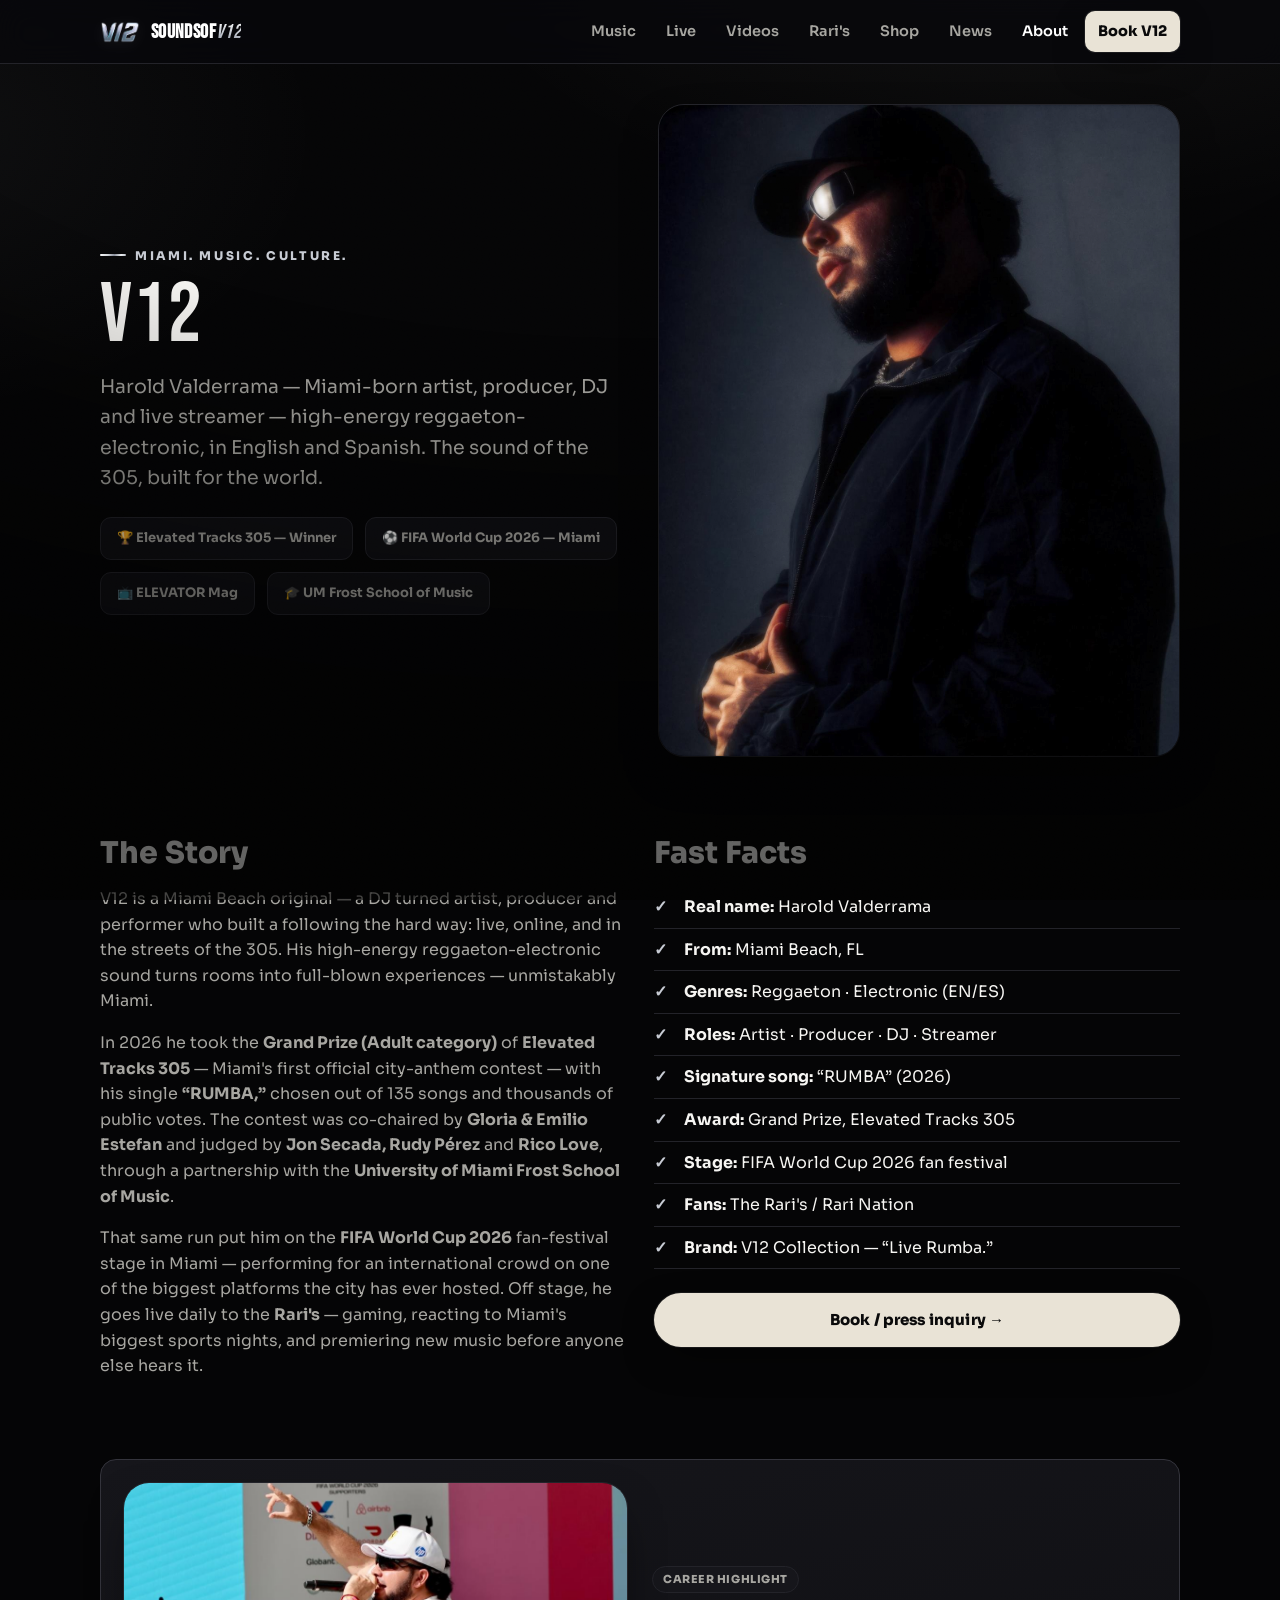
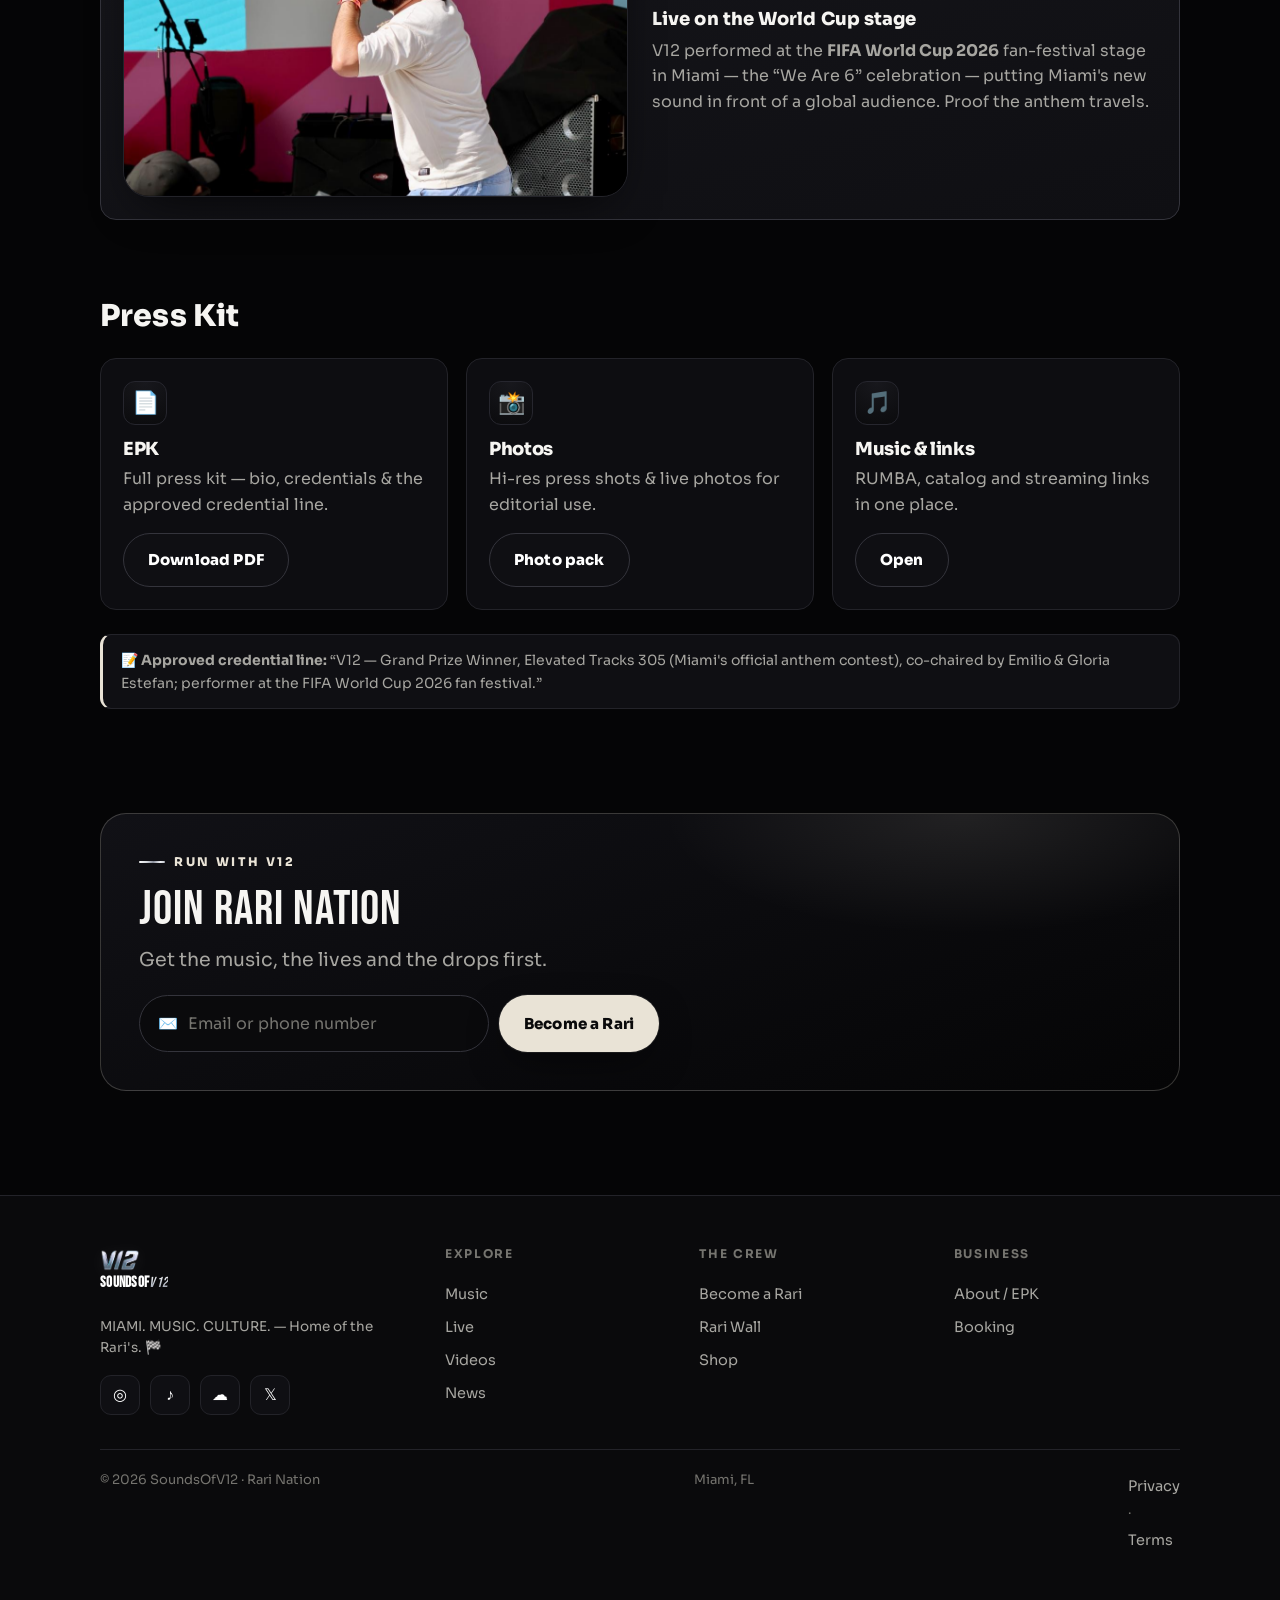
==== about.html @ b59991f6 "Wire the fan wall, polls, and signups to a real backend All three features were local-only: a visito" ====
<!DOCTYPE html>
<html lang="en">
<head>
<meta charset="UTF-8">
<meta name="viewport" content="width=device-width, initial-scale=1, viewport-fit=cover">
<meta name="theme-color" content="#08080a">
<title>About / EPK — V12 (SoundsOfV12) | Miami Artist</title>
<meta name="description" content="V12 (Harold Valderrama) — Miami artist, producer, DJ & streamer. Winner of Elevated Tracks 305 with 'RUMBA', performer at the FIFA World Cup 2026 fan festival. Bio, press & booking.">
<link rel="canonical" href="https://soundsofv12.com/about.html">
<meta property="og:type" content="profile"><meta property="og:title" content="About / EPK — V12"><meta property="og:description" content="Miami artist. Anthem-contest winner. FIFA World Cup 2026 stage. MIAMI. MUSIC. CULTURE.">
<meta property="og:url" content="https://soundsofv12.com/about.html"><meta property="og:site_name" content="SoundsOfV12">
<link rel="icon" href="assets/img/icon-192.png" type="image/png"><link rel="manifest" href="manifest.webmanifest">
<link rel="preconnect" href="https://fonts.googleapis.com"><link rel="preconnect" href="https://fonts.gstatic.com" crossorigin>
<link href="https://fonts.googleapis.com/css2?family=Archivo+Black&family=Sora:wght@400;600;700;800&family=Bebas+Neue&display=swap" rel="stylesheet">
<link rel="stylesheet" href="assets/css/style.css">
<script type="application/ld+json">
{"@context":"https://schema.org","@type":"Person","name":"Harold Valderrama","alternateName":"V12","description":"Miami artist, producer, DJ and live streamer. Winner of Elevated Tracks 305 (Miami's official anthem contest) with 'RUMBA'; performed at the FIFA World Cup 2026 fan festival in Miami.","homeLocation":{"@type":"Place","name":"Miami Beach, Florida"},"jobTitle":"Recording Artist","url":"https://soundsofv12.com/about.html","sameAs":["https://www.instagram.com/soundsofv12/","https://www.tiktok.com/@soundsofv12","https://soundcloud.com/soundsofv12"]}
</script>
</head>
<body>
<div class="livebanner"><a href="live.html" data-live-link>🔴 V12 IS LIVE RIGHT NOW — tap in →</a></div>
<header class="nav"><div class="wrap">
  <a class="brand" href="index.html"><img class="mark markw" src="assets/img/logo-alpha.png" alt="V12"><span><b>SoundsOf</b><span class="v12">V12</span></span></a>
  <nav class="nav-links">
    <a data-nav="music.html" href="music.html">Music</a><a data-nav="live.html" href="live.html">Live</a>
    <a data-nav="videos.html" href="videos.html">Videos</a><a data-nav="raris.html" href="raris.html">Rari's</a>
    <a data-nav="shop.html" href="shop.html">Shop</a><a data-nav="blog.html" href="blog.html">News</a>
    <a data-nav="about.html" href="about.html">About</a>
    <a href="live.html" class="livepill" data-live-link><span class="livedot"></span>LIVE</a>
    <a class="nav-cta" href="book.html">Book V12</a>
  </nav>
  <button class="burger" id="burger" aria-label="Open menu"><span></span></button>
</div></header>
<div class="drawer" id="drawer"><div class="panel"><button class="x" aria-label="Close">✕</button>
  <a href="index.html">Home</a><a href="music.html">Music</a><a href="live.html">Live</a><a href="videos.html">Videos</a>
  <a href="raris.html">Rari's</a><a href="shop.html">Shop</a><a href="blog.html">News</a><a href="about.html">About</a><a href="book.html">Booking</a>
  <a class="nav-cta" href="book.html" style="justify-content:center;margin-top:10px">Book V12</a>
</div></div>

<!-- HERO -->
<section class="section-sm" style="padding-top:40px"><div class="wrap"><div class="grid-2" style="align-items:center;gap:36px">
  <div>
    <div class="eyebrow">Miami. Music. Culture.</div>
    <h1 class="h-xl">V12</h1>
    <p class="lead mt-2">Harold Valderrama — Miami-born artist, producer, DJ and live streamer — high-energy reggaeton-electronic, in English and Spanish. The sound of the 305, built for the world.</p>
    <div class="press-logos mt-3">
      <span class="pl">🏆 Elevated Tracks 305 — Winner</span>
      <span class="pl">⚽ FIFA World Cup 2026 — Miami</span>
      <span class="pl">📺 ELEVATOR Mag</span>
      <span class="pl">🎓 UM Frost School of Music</span>
    </div>
  </div>
  <div class="photoframe">
    <div class="ph-fallback">📸</div>
    <img class="photo" src="assets/img/v12-portrait.jpg" alt="V12 — Harold Valderrama" onerror="this.remove()">
  </div>
</div></div></section>

<!-- BIO -->
<section class="section-sm"><div class="wrap"><div class="grid-2" style="gap:28px">
  <div>
    <h2 class="h-md mb-2">The Story</h2>
    <p class="muted">V12 is a Miami Beach original — a DJ turned artist, producer and performer who built a following the hard way: live, online, and in the streets of the 305. His high-energy reggaeton-electronic sound turns rooms into full-blown experiences — unmistakably Miami.</p>
    <p class="muted mt-2">In 2026 he took the <b>Grand Prize (Adult category)</b> of <b>Elevated Tracks 305</b> — Miami's first official city-anthem contest — with his single <b>“RUMBA,”</b> chosen out of 135 songs and thousands of public votes. The contest was co-chaired by <b>Gloria &amp; Emilio Estefan</b> and judged by <b>Jon Secada, Rudy Pérez</b> and <b>Rico Love</b>, through a partnership with the <b>University of Miami Frost School of Music</b>.</p>
    <p class="muted mt-2">That same run put him on the <b>FIFA World Cup 2026</b> fan-festival stage in Miami — performing for an international crowd on one of the biggest platforms the city has ever hosted. Off stage, he goes live daily to the <b>Rari's</b> — gaming, reacting to Miami's biggest sports nights, and premiering new music before anyone else hears it.</p>
  </div>
  <div>
    <h2 class="h-md mb-2">Fast Facts</h2>
    <ul class="checklist">
      <li><b>Real name:</b> Harold Valderrama</li>
      <li><b>From:</b> Miami Beach, FL</li>
      <li><b>Genres:</b> Reggaeton · Electronic (EN/ES)</li>
      <li><b>Roles:</b> Artist · Producer · DJ · Streamer</li>
      <li><b>Signature song:</b> “RUMBA” (2026)</li>
      <li><b>Award:</b> Grand Prize, Elevated Tracks 305</li>
      <li><b>Stage:</b> FIFA World Cup 2026 fan festival</li>
      <li><b>Fans:</b> The Rari's / Rari Nation</li>
      <li><b>Brand:</b> V12 Collection — “Live Rumba.”</li>
    </ul>
    <a class="btn btn-primary btn-block mt-3" href="book.html">Book / press inquiry →</a>
  </div>
</div></div></section>

<!-- FIFA highlight -->
<section class="section-sm"><div class="wrap">
  <div class="card pop">
    <div class="grid-2" style="align-items:center;gap:24px">
      <div class="photoframe" style="aspect-ratio:16/10">
        <div class="ph-fallback">⚽</div>
        <img class="photo" src="assets/img/v12-live-fifa.jpg" alt="V12 performing at FIFA World Cup 2026 fan festival, Miami" onerror="this.remove()">
      </div>
      <div>
        <span class="tag">Career highlight</span>
        <h3 class="h-md mt-2">Live on the World Cup stage</h3>
        <p class="muted mt-1">V12 performed at the <b>FIFA World Cup 2026</b> fan-festival stage in Miami — the “We Are 6” celebration — putting Miami's new sound in front of a global audience. Proof the anthem travels.</p>
      </div>
    </div>
  </div>
</div></section>

<!-- PRESS KIT -->
<section class="section-sm"><div class="wrap">
  <h2 class="h-md mb-3">Press Kit</h2>
  <div class="grid-3">
    <div class="card"><div class="ico">📄</div><h3>EPK</h3><p class="muted">Full press kit — bio, credentials &amp; the approved credential line.</p><a class="btn btn-ghost mt-2" href="assets/press/V12-EPK.pdf" download>Download PDF</a></div>
    <div class="card"><div class="ico">📸</div><h3>Photos</h3><p class="muted">Hi-res press shots &amp; live photos for editorial use.</p><a class="btn btn-ghost mt-2" href="assets/press/V12-press-photos.zip" download>Photo pack</a></div>
    <div class="card"><div class="ico">🎵</div><h3>Music &amp; links</h3><p class="muted">RUMBA, catalog and streaming links in one place.</p><a class="btn btn-ghost mt-2" href="music.html">Open</a></div>
  </div>
  <div class="notice mt-3">📝 <b>Approved credential line:</b> “V12 — Grand Prize Winner, Elevated Tracks 305 (Miami's official anthem contest), co-chaired by Emilio &amp; Gloria Estefan; performer at the FIFA World Cup 2026 fan festival.”</div>
</div></section>

<section class="section"><div class="wrap"><div class="join">
  <div class="eyebrow" style="color:var(--bone)">Run with V12</div>
  <h2 class="h-lg">Join Rari Nation</h2>
  <p class="lead mt-1">Get the music, the lives and the drops first.</p>
  <form data-join class="form"><div class="field"><span>✉️</span><input type="text" placeholder="Email or phone number" required></div><button class="btn btn-primary" type="submit">Become a Rari</button></form>
  <div class="ok-msg"></div>
</div></div></section>

<footer class="foot"><div class="wrap">
  <div class="cols">
    <div><a class="brand" href="index.html"><img class="mark markw" src="assets/img/logo-alpha.png" alt="V12"><span><b>SoundsOf</b><span class="v12">V12</span></span></a>
      <p class="muted small mt-2">MIAMI. MUSIC. CULTURE. — Home of the Rari's. 🏁</p>
      <div class="social"><a href="https://www.instagram.com/soundsofv12/">◎</a><a href="https://www.tiktok.com/@soundsofv12">♪</a><a href="https://soundcloud.com/soundsofv12">☁</a><a href="https://x.com/soundsofv12">𝕏</a></div></div>
    <div><h5>Explore</h5><a href="music.html">Music</a><a href="live.html">Live</a><a href="videos.html">Videos</a><a href="blog.html">News</a></div>
    <div><h5>The Crew</h5><a href="raris.html">Become a Rari</a><a href="raris.html#wall">Rari Wall</a><a href="shop.html">Shop</a></div>
    <div><h5>Business</h5><a href="about.html">About / EPK</a><a href="book.html">Booking</a></div>
  </div>
  <div class="legal"><span>© <span data-year>2026</span> SoundsOfV12 · Rari Nation</span><span>Miami, FL</span><span><a href="privacy.html">Privacy</a> · <a href="terms.html">Terms</a></span></div>
</div></footer>
<nav class="bottombar"><a data-nav="index.html" href="index.html"><span class="ic">⌂</span>Home</a><a data-nav="music.html" href="music.html"><span class="ic">♪</span>Music</a><a href="live.html" data-live-link><span class="ic">▶</span>Live</a><a class="join" href="raris.html"><span class="ic">＋</span>Join</a></nav>
<script src="assets/js/config.js"></script>
<script src="assets/js/main.js"></script>
</body></html>
---- assets/css/style.css ----
/* ============================================================
   SoundsOfV12 — "Rari Nation" hub  |  design system
   V12 Collection brand: liquid chrome × black × bone.
   MIAMI. MUSIC. CULTURE.  Mobile-first. No build step.
   ============================================================ */

:root{
  /* base — luxury black */
  --bg:#08080a;
  --bg2:#0d0d10;
  --surface:#141419;
  --surface2:#1c1c22;
  --line:#26262e;
  --line2:#38383f;
  --ink:#f6f5f2;
  --mut:#a7a6a1;
  --mut2:#75746f;

  /* brand — chrome + bone (Ferrari red kept for LIVE only) */
  --bone:#e9e3d6;
  --bone2:#cfc7b6;
  --chrome1:#ffffff;
  --chrome2:#c8ccd4;
  --chrome3:#82879540;
  --red:#ff2a2f;           /* live indicator only */
  --teal:#c8ccd4;          /* legacy alias -> chrome */
  --gold:#e9e3d6;          /* legacy alias -> bone */
  --pink:#c8ccd4;

  --grad-hot:linear-gradient(120deg,#ffffff 0%,#d7dae0 30%,#8a8f9c 55%,#eef0f3 80%,#b9bdc6 100%);
  --grad-cool:linear-gradient(120deg,#3a3a42,#8a8f9c);
  --grad-line:linear-gradient(90deg,transparent,#4a4a52,var(--bone),#4a4a52,transparent);

  --shadow:0 18px 50px -20px rgba(0,0,0,.85);
  --glow-red:0 0 0 1px rgba(255,255,255,.08),0 14px 40px -12px rgba(0,0,0,.7);
  --r:16px; --r-sm:11px; --r-lg:26px;
  --nav-h:64px; --bottom-h:64px;
  --font:'Sora',-apple-system,BlinkMacSystemFont,'Segoe UI',Roboto,Helvetica,Arial,sans-serif;
  --disp:'Bebas Neue','Sora',var(--font);
  --maxw:1120px;
}

/* reset */
*,*::before,*::after{box-sizing:border-box;margin:0;padding:0}
html{scroll-behavior:smooth;-webkit-text-size-adjust:100%}
body{
  font-family:var(--font);background:var(--bg);color:var(--ink);
  line-height:1.6;font-size:16px;overflow-x:hidden;
  background-image:
    radial-gradient(1000px 520px at 80% -10%,rgba(233,227,214,.06),transparent 60%),
    radial-gradient(820px 520px at -10% 15%,rgba(200,204,212,.05),transparent 55%);
  background-attachment:fixed;
}
img{max-width:100%;display:block}
a{color:inherit;text-decoration:none}
button{font-family:inherit;cursor:pointer;border:0;background:none;color:inherit}
input,textarea,select{font-family:inherit;font-size:16px}
h1,h2,h3,h4{line-height:1.12;font-weight:800;letter-spacing:-.02em}
::selection{background:var(--bone);color:#000}
:focus-visible{outline:2px solid var(--teal);outline-offset:2px}

/* layout */
.wrap{max-width:var(--maxw);margin:0 auto;padding:0 20px}
.section{padding:64px 0}
.section-sm{padding:40px 0}
.eyebrow{font-size:12px;font-weight:800;letter-spacing:.22em;text-transform:uppercase;
  color:var(--teal);margin-bottom:12px;display:flex;align-items:center;gap:9px}
.eyebrow::before{content:"";width:26px;height:2px;background:var(--grad-hot);border-radius:2px}
.h-xl{font-family:var(--disp);font-size:clamp(38px,8vw,84px);line-height:.94;letter-spacing:-.01em;text-transform:uppercase}
.h-lg{font-family:var(--disp);font-size:clamp(28px,5vw,48px);text-transform:uppercase;letter-spacing:0}
.h-md{font-size:clamp(21px,3vw,30px)}
.lead{font-size:clamp(16px,2.2vw,19px);color:var(--mut);max-width:56ch}
.muted{color:var(--mut)}.small{font-size:13.5px}
.center{text-align:center}.mx-auto{margin-inline:auto}
.grad-text{background:var(--grad-hot);-webkit-background-clip:text;background-clip:text;color:transparent}
.hr{height:1px;background:var(--grad-line);border:0;margin:0}

/* ---------- top nav ---------- */
.nav{position:sticky;top:0;z-index:60;height:var(--nav-h);
  backdrop-filter:blur(14px);background:rgba(7,8,12,.72);border-bottom:1px solid var(--line)}
.nav .wrap{display:flex;align-items:center;justify-content:space-between;height:100%}
.brand{display:flex;align-items:center;gap:11px;font-family:var(--disp);
  font-size:20px;letter-spacing:.02em;text-transform:uppercase}
.brand .mark{width:34px;height:34px;flex:none}
.brand b{color:#fff}.brand .v12{color:var(--bone)}
.nav-links{display:flex;gap:4px;align-items:center}
.nav-links a{padding:9px 13px;border-radius:10px;font-size:14.5px;font-weight:600;color:var(--mut);transition:.15s}
.nav-links a:hover{color:#fff;background:var(--surface)}
.nav-links a.active{color:#fff}
.nav-cta{background:var(--bone);color:#0a0a0b!important;font-weight:800!important;box-shadow:var(--glow-red)}
.burger{display:none;width:44px;height:44px;border-radius:11px;background:var(--surface);border:1px solid var(--line);
  align-items:center;justify-content:center}
.burger span{display:block;width:20px;height:2px;background:#fff;position:relative}
.burger span::before,.burger span::after{content:"";position:absolute;left:0;width:20px;height:2px;background:#fff}
.burger span::before{top:-6px}.burger span::after{top:6px}

/* live pill */
.livepill{display:none;align-items:center;gap:7px;padding:5px 12px;border-radius:999px;
  background:rgba(255,34,51,.14);border:1px solid rgba(255,34,51,.4);color:#ffb3ba;font-size:12.5px;font-weight:800;text-transform:uppercase;letter-spacing:.05em}
.livepill.on{display:inline-flex}
.livedot{width:8px;height:8px;border-radius:50%;background:var(--red);box-shadow:0 0 0 0 rgba(255,34,51,.7);animation:pulse 1.6s infinite}
@keyframes pulse{0%{box-shadow:0 0 0 0 rgba(255,34,51,.6)}70%{box-shadow:0 0 0 9px rgba(255,34,51,0)}100%{box-shadow:0 0 0 0 rgba(255,34,51,0)}}

/* live top banner */
.livebanner{display:none;background:var(--red);color:#fff;text-align:center;
  font-weight:800;font-size:14px;padding:9px 16px;letter-spacing:.02em}
.livebanner.on{display:block}
.livebanner a{text-decoration:underline;text-underline-offset:2px}

/* ---------- buttons ---------- */
.btn{display:inline-flex;align-items:center;gap:9px;padding:14px 24px;border-radius:999px;
  font-weight:800;font-size:15px;letter-spacing:.01em;transition:.18s;white-space:nowrap;border:1px solid transparent}
.btn:active{transform:translateY(1px)}
.btn-primary{background:var(--bone);color:#0a0a0b;box-shadow:var(--glow-red)}
.btn-primary:hover{background:#fff;box-shadow:0 0 0 1px rgba(255,255,255,.18),0 16px 46px -10px rgba(0,0,0,.7)}
.btn-ghost{background:var(--surface);border-color:var(--line2);color:#fff}
.btn-ghost:hover{background:var(--surface2);border-color:var(--bone2)}
.btn-teal{background:var(--bone);color:#0a0a0b}
.btn-lg{padding:17px 30px;font-size:16.5px}
.btn-block{display:flex;width:100%;justify-content:center}
.btn-row{display:flex;gap:12px;flex-wrap:wrap}

/* ---------- hero ---------- */
.hero{position:relative;padding:56px 0 40px;overflow:hidden}
.hero .grid{display:grid;grid-template-columns:1.15fr .85fr;gap:44px;align-items:center}
.badge-win{display:inline-flex;align-items:center;gap:9px;padding:8px 15px;border-radius:999px;
  background:rgba(233,227,214,.08);border:1px solid rgba(233,227,214,.35);color:var(--bone);
  font-weight:800;font-size:12.5px;letter-spacing:.05em;text-transform:uppercase;margin-bottom:20px}
.hero h1{margin:6px 0 16px}
.hero .stats{display:flex;gap:22px;flex-wrap:wrap;margin-top:26px}
.hero .stats .s b{font-family:var(--disp);font-size:26px;display:block;line-height:1}
.hero .stats .s span{font-size:12px;color:var(--mut);letter-spacing:.03em}
.hero-art{position:relative;aspect-ratio:1/1;border-radius:var(--r-lg);overflow:hidden;
  background:linear-gradient(160deg,#1a0d10,#0a0b12 60%);border:1px solid var(--line);box-shadow:var(--shadow)}
.hero-art .disc{position:absolute;inset:0;display:grid;place-items:center}
.hero-art .rev{position:absolute;inset:0;background:
  conic-gradient(from 0deg,transparent 0 80%,rgba(233,227,214,.28) 90%,transparent 100%);animation:spin 8s linear infinite}
@keyframes spin{to{transform:rotate(360deg)}}
@media(prefers-reduced-motion:reduce){.hero-art .rev,.livedot{animation:none}}

/* ---------- cards ---------- */
.grid-2{display:grid;grid-template-columns:1fr 1fr;gap:18px}
.grid-3{display:grid;grid-template-columns:repeat(3,1fr);gap:18px}
.grid-4{display:grid;grid-template-columns:repeat(4,1fr);gap:16px}
.card{background:var(--surface);border:1px solid var(--line);border-radius:var(--r);padding:22px;transition:.18s}
.card:hover{border-color:var(--line2);transform:translateY(-2px)}
.card h3{font-size:18px;margin-bottom:7px}
.card.pop{background:linear-gradient(165deg,var(--surface2),var(--surface));border-color:var(--line2)}
.card .ico{width:44px;height:44px;border-radius:12px;display:grid;place-items:center;font-size:22px;
  background:var(--surface2);border:1px solid var(--line);margin-bottom:14px}
.tag{display:inline-block;font-size:11px;font-weight:800;letter-spacing:.05em;text-transform:uppercase;
  padding:4px 10px;border-radius:999px;background:var(--surface2);border:1px solid var(--line);color:var(--mut)}
.tag.red{color:#ffb0b3;border-color:rgba(255,42,47,.4);background:rgba(255,42,47,.1)}
.tag.teal{color:var(--bone);border-color:rgba(233,227,214,.3);background:rgba(233,227,214,.06)}
.tag.gold{color:var(--bone);border-color:rgba(233,227,214,.3);background:rgba(233,227,214,.06)}

/* track / release rows */
.track{display:flex;align-items:center;gap:14px;padding:13px 15px;border:1px solid var(--line);
  border-radius:var(--r-sm);background:var(--surface);transition:.15s}
.track:hover{border-color:var(--teal);background:var(--surface2)}
.track .num{font-family:var(--disp);color:var(--mut2);width:26px;text-align:center}
.track .art{width:48px;height:48px;border-radius:9px;background:var(--grad-cool);flex:none}
.track .meta{flex:1;min-width:0}
.track .meta b{display:block;font-size:15.5px}
.track .meta span{font-size:12.5px;color:var(--mut)}
.track .play{width:40px;height:40px;border-radius:50%;background:var(--grad-hot);display:grid;place-items:center;flex:none;color:#0a0a0b}

/* ---------- join / rari capture ---------- */
.join{background:linear-gradient(160deg,#16151a,#0a0a0d);border:1px solid rgba(233,227,214,.22);
  border-radius:var(--r-lg);padding:38px;position:relative;overflow:hidden}
.join::before{content:"";position:absolute;inset:0;background:radial-gradient(500px 200px at 80% 0,rgba(233,227,214,.1),transparent 60%)}
.join>*{position:relative}
.join .form{display:flex;gap:10px;flex-wrap:wrap;margin-top:20px;max-width:520px}
.field{flex:1;min-width:180px;display:flex;align-items:center;gap:10px;background:var(--bg2);
  border:1px solid var(--line2);border-radius:999px;padding:4px 6px 4px 18px}
.field input{flex:1;background:none;border:0;color:#fff;padding:13px 0;outline:none}
.field input::placeholder{color:var(--mut2)}
.join .note{font-size:12.5px;color:var(--mut2);margin-top:12px}
.ok-msg{display:none;margin-top:16px;padding:14px 18px;border-radius:var(--r-sm);
  background:rgba(233,227,214,.09);border:1px solid rgba(233,227,214,.4);color:var(--bone);font-weight:600}
.ok-msg.show{display:block}

/* ---------- fan wall ---------- */
.wall{columns:3;column-gap:16px}
.wallpost{break-inside:avoid;margin-bottom:16px;background:var(--surface);border:1px solid var(--line);
  border-radius:var(--r);padding:16px 18px}
.wallpost .who{display:flex;align-items:center;gap:10px;margin-bottom:9px}
.wallpost .av{width:34px;height:34px;border-radius:50%;background:var(--grad-hot);display:grid;place-items:center;
  font-weight:800;font-size:14px;color:#0a0a0b;flex:none}
.wallpost .who b{font-size:14px}.wallpost .who span{font-size:11.5px;color:var(--mut2)}
.wallpost p{font-size:14.5px;color:#dfe3ee}
/* empty state — invites the first post instead of showing invented ones */
.wall:has(.wallempty){columns:1}
.wallempty{border-style:dashed;text-align:center;padding:26px 22px}
.wallempty p{color:var(--mut2)}
.wallempty b{color:var(--bone)}

/* poll */
.poll{background:var(--surface);border:1px solid var(--line);border-radius:var(--r);padding:22px}
.poll .opt{width:100%;text-align:left;position:relative;border:1px solid var(--line2);border-radius:11px;
  padding:13px 16px;margin:9px 0;overflow:hidden;transition:.15s;font-weight:600}
.poll .opt:hover{border-color:var(--teal)}
.poll .opt .bar{position:absolute;inset:0 auto 0 0;width:0;background:rgba(233,227,214,.12);transition:width .6s}
.poll .opt .lbl{position:relative;display:flex;justify-content:space-between}
.poll .opt.voted{border-color:var(--teal)}

/* membership card */
.raricard{aspect-ratio:1.6/1;border-radius:20px;padding:22px;position:relative;overflow:hidden;
  background:linear-gradient(135deg,#1a0e12,#0b0c14);border:1px solid var(--line2);box-shadow:var(--shadow)}
.raricard::after{content:"";position:absolute;right:-40px;top:-40px;width:180px;height:180px;
  background:var(--grad-hot);filter:blur(50px);opacity:.5}
.raricard .top{display:flex;justify-content:space-between;position:relative}
.raricard .chip{width:42px;height:30px;border-radius:7px;background:linear-gradient(135deg,#eef0f3,#8a8f9c)}
.raricard .no{font-family:var(--disp);font-size:20px;letter-spacing:.14em;margin-top:auto;position:relative}
.raricard .foot{display:flex;justify-content:space-between;align-items:end;position:relative;margin-top:26px}

/* steps / list */
.steps{list-style:none;counter-reset:s}
.steps li{counter-increment:s;position:relative;padding:14px 0 14px 52px;border-bottom:1px solid var(--line)}
.steps li:last-child{border-bottom:0}
.steps li::before{content:counter(s);position:absolute;left:0;top:12px;width:34px;height:34px;border-radius:10px;
  background:var(--grad-hot);color:#0a0a0b;display:grid;place-items:center;font-weight:800}
.steps li b{display:block;margin-bottom:2px}
.checklist{list-style:none}
.checklist li{padding:8px 0 8px 30px;position:relative;border-bottom:1px solid var(--line)}
.checklist li::before{content:"✓";position:absolute;left:0;color:var(--teal);font-weight:900}

/* schedule */
.sched{display:flex;flex-direction:column;gap:10px}
.slot{display:flex;align-items:center;gap:16px;padding:15px 18px;border:1px solid var(--line);border-radius:var(--r-sm);background:var(--surface)}
.slot .day{font-family:var(--disp);font-size:15px;width:46px;color:var(--teal)}
.slot .what{flex:1}.slot .what b{display:block}
.slot .what span{font-size:13px;color:var(--mut)}

/* video thumbs */
.vthumb{border-radius:var(--r);overflow:hidden;border:1px solid var(--line);background:var(--surface);position:relative;aspect-ratio:9/16}
.vthumb .g{position:absolute;inset:0;background:linear-gradient(160deg,#241016,#0a0b12)}
.vthumb .pl{position:absolute;inset:0;display:grid;place-items:center;font-size:34px}
.vthumb .cap{position:absolute;left:0;right:0;bottom:0;padding:14px;background:linear-gradient(transparent,rgba(0,0,0,.85));font-weight:700;font-size:14px}

/* products */
.prod{border:1px solid var(--line);border-radius:var(--r);overflow:hidden;background:var(--surface)}
.prod .ph{aspect-ratio:1/1;background:linear-gradient(160deg,#20121c,#0b0c14);display:grid;place-items:center;font-size:40px}
.prod .body{padding:16px}
.prod .body b{display:block}.prod .price{color:var(--gold);font-weight:800;margin-top:4px}

/* faq */
.faq details{border:1px solid var(--line);border-radius:var(--r-sm);padding:4px 18px;margin:10px 0;background:var(--surface)}
.faq summary{padding:14px 0;font-weight:700;cursor:pointer;list-style:none;display:flex;justify-content:space-between;align-items:center}
.faq summary::-webkit-details-marker{display:none}
.faq summary::after{content:"+";color:var(--teal);font-size:22px}
.faq details[open] summary::after{content:"–"}
.faq details p{padding-bottom:16px;color:var(--mut)}

/* form */
.formcard{background:var(--surface);border:1px solid var(--line);border-radius:var(--r-lg);padding:30px}
.inp{width:100%;background:var(--bg2);border:1px solid var(--line2);border-radius:11px;padding:14px 16px;color:#fff;outline:none;margin-top:6px}
.inp:focus{border-color:var(--teal)}
label{font-size:13.5px;font-weight:700;color:var(--mut)}
.frow{margin-bottom:16px}

/* footer */
.foot{border-top:1px solid var(--line);padding:48px 0 calc(28px + var(--bottom-h));margin-top:40px;background:var(--bg2)}
.foot .cols{display:grid;grid-template-columns:1.4fr 1fr 1fr 1fr;gap:28px}
.foot h5{font-size:12px;text-transform:uppercase;letter-spacing:.14em;color:var(--mut2);margin-bottom:14px}
.foot a{display:block;color:var(--mut);padding:5px 0;font-size:14.5px}
.foot a:hover{color:#fff}
.social{display:flex;gap:10px;margin-top:16px}
.social a{width:40px;height:40px;border-radius:11px;background:var(--surface);border:1px solid var(--line);
  display:grid;place-items:center;font-size:16px;color:#fff}
.social a:hover{border-color:var(--teal);background:var(--surface2)}
.foot .legal{margin-top:34px;padding-top:20px;border-top:1px solid var(--line);display:flex;justify-content:space-between;flex-wrap:wrap;gap:12px;font-size:13px;color:var(--mut2)}

/* mobile bottom bar */
.bottombar{position:fixed;left:0;right:0;bottom:0;z-index:70;height:var(--bottom-h);display:none;
  grid-template-columns:repeat(4,1fr);background:rgba(9,10,15,.94);backdrop-filter:blur(16px);border-top:1px solid var(--line)}
.bottombar a{display:flex;flex-direction:column;align-items:center;justify-content:center;gap:3px;color:var(--mut);font-size:10.5px;font-weight:700}
.bottombar a .ic{font-size:19px}
.bottombar a.on{color:#fff}
.bottombar a.join .ic{background:var(--grad-hot);width:30px;height:30px;border-radius:9px;display:grid;place-items:center;color:#0a0a0b}

/* mobile menu drawer */
.drawer{position:fixed;inset:0;z-index:80;background:rgba(4,5,8,.6);backdrop-filter:blur(6px);opacity:0;pointer-events:none;transition:.2s}
.drawer.open{opacity:1;pointer-events:auto}
.drawer .panel{position:absolute;top:0;right:0;bottom:0;width:min(320px,84vw);background:var(--bg2);border-left:1px solid var(--line);
  padding:22px;transform:translateX(100%);transition:.25s;display:flex;flex-direction:column;gap:6px}
.drawer.open .panel{transform:none}
.drawer .panel a{padding:14px 16px;border-radius:12px;font-weight:700;font-size:16px;color:var(--ink)}
.drawer .panel a:hover{background:var(--surface)}
.drawer .x{align-self:flex-end;width:44px;height:44px;border-radius:11px;background:var(--surface);font-size:20px;margin-bottom:6px}

/* photo slots — real photos drop in; graceful until then */
.photo{position:absolute;inset:0;width:100%;height:100%;object-fit:cover;object-position:center 25%;z-index:1}
.hero-art .photo{border-radius:var(--r-lg)}
.hero-art .disc,.hero-art .rev{z-index:2}
.hero-art:has(.photo[src]:not([src=""])) .disc{background:linear-gradient(transparent 55%,rgba(0,0,0,.75));text-shadow:0 2px 20px rgba(0,0,0,.8);align-items:end;padding-bottom:22px}
.photoframe{position:relative;aspect-ratio:4/5;border-radius:var(--r-lg);overflow:hidden;border:1px solid var(--line);background:linear-gradient(160deg,#1a1a20,#0a0a0d);box-shadow:var(--shadow)}
.photoframe .ph-fallback{position:absolute;inset:0;display:grid;place-items:center;font-size:44px;color:var(--mut2);z-index:0}
.press-logos{display:flex;flex-wrap:wrap;gap:12px;align-items:center}
.press-logos .pl{padding:10px 16px;border:1px solid var(--line);border-radius:11px;background:var(--surface);font-weight:700;font-size:13px;color:var(--mut)}
.chrome{background:var(--grad-hot);-webkit-background-clip:text;background-clip:text;color:transparent}

/* utility */
.pill-row{display:flex;gap:8px;flex-wrap:wrap}
.mt-1{margin-top:8px}.mt-2{margin-top:16px}.mt-3{margin-top:24px}.mt-4{margin-top:36px}
.mb-2{margin-bottom:16px}.mb-3{margin-bottom:24px}
.divider{height:1px;background:var(--line);margin:32px 0}
.notice{background:var(--surface);border:1px solid var(--line);border-left:3px solid var(--gold);border-radius:11px;padding:14px 18px;font-size:14px;color:var(--mut)}

/* ---------- responsive ---------- */
@media(max-width:900px){
  .hero .grid{grid-template-columns:1fr;gap:28px}
  .hero-art{max-width:360px}
  .grid-3,.grid-4{grid-template-columns:1fr 1fr}
  .wall{columns:2}
  .foot .cols{grid-template-columns:1fr 1fr}
}
@media(max-width:640px){
  .nav-links{display:none}
  .burger{display:flex}
  .bottombar{display:grid}
  body{padding-bottom:0}
  .section{padding:48px 0}
  .grid-2,.grid-3,.grid-4{grid-template-columns:1fr}
  .wall{columns:1}
  .join{padding:26px 20px}
  .foot .cols{grid-template-columns:1fr 1fr}
  .hero .stats{gap:16px}
}
@media(min-width:641px){.livepill{display:none}.livepill.on{display:inline-flex}}

/* ================================================================
   V12 — LUXURY STREETWEAR VIBE  (jet black × liquid chrome)
   Aligns site to the SoundsOfV12 merch: black, chrome, cinematic.
   ================================================================ */
:root{ --bg:#050506; --bg2:#0a0a0c; --surface:#0f0f13; --surface2:#16161b; --line:#232329; --line2:#34343c; }

/* cinematic depth: vignette + fine grain over content (nav/bars sit above) */
body::before{content:"";position:fixed;inset:0;z-index:1;pointer-events:none;
  background:radial-gradient(130% 95% at 50% -12%,transparent 52%,rgba(0,0,0,.6) 100%);}
body::after{content:"";position:fixed;inset:0;z-index:1;pointer-events:none;opacity:.05;mix-blend-mode:overlay;
  background-image:url("data:image/svg+xml,%3Csvg xmlns='http://www.w3.org/2000/svg' width='120' height='120'%3E%3Cfilter id='n'%3E%3CfeTurbulence type='fractalNoise' baseFrequency='.85' numOctaves='2'/%3E%3C/filter%3E%3Crect width='100%25' height='100%25' filter='url(%23n)'/%3E%3C/svg%3E");}
.nav,.livebanner,.bottombar,.drawer{position:relative;z-index:60}
.livebanner{z-index:59}.bottombar{z-index:70}.drawer{z-index:80}

/* liquid-chrome text (vertical metallic sheen) */
.grad-text,.chrome{
  background:linear-gradient(180deg,#ffffff 0%,#eaecf0 15%,#c4c9d2 33%,#868c9c 49%,#63697a 56%,#b4bac6 74%,#f4f5f8 100%)!important;
  -webkit-background-clip:text;background-clip:text;-webkit-text-fill-color:transparent;color:transparent;
  filter:drop-shadow(0 1px 0 rgba(255,255,255,.14)) drop-shadow(0 6px 20px rgba(0,0,0,.5));}

/* chrome V12 wordmark (hero / lockups) */
.v12mark{display:inline-block;font-family:var(--disp);font-style:italic;font-weight:400;letter-spacing:.005em;line-height:.86;
  background:linear-gradient(180deg,#ffffff 0%,#e2e5ea 17%,#9aa0ad 45%,#5f6473 55%,#aeb4c0 76%,#f2f3f6 100%);
  -webkit-background-clip:text;background-clip:text;-webkit-text-fill-color:transparent;color:transparent;
  filter:drop-shadow(0 3px 16px rgba(255,255,255,.10)) drop-shadow(0 2px 2px rgba(0,0,0,.6));}

/* Bebas display tuning (condensed caps want open tracking) */
.h-xl{letter-spacing:.012em;font-weight:400}
.h-lg{letter-spacing:.02em;font-weight:400}
.h-md{letter-spacing:.005em}
.brand{font-style:normal}
.brand .v12{font-style:italic;background:linear-gradient(180deg,#fff,#c2c7d0 55%,#8a8f9c);-webkit-background-clip:text;background-clip:text;-webkit-text-fill-color:transparent;color:transparent}
.brand .mark{filter:drop-shadow(0 2px 8px rgba(255,255,255,.08))}

/* product tiles = merch photography (jet black + chrome V12, soft spotlight) */
.prod .ph{font-size:0!important;position:relative;
  background:radial-gradient(115% 85% at 50% 2%,#1b1b21 0%,#0a0a0c 62%,#050506 100%)!important}
.prod .ph::after{content:"V12";font-family:var(--disp);font-style:italic;font-size:40px;letter-spacing:.02em;
  background:linear-gradient(180deg,#ffffff 0%,#dfe2e7 20%,#8f95a3 48%,#5c6170 56%,#b0b6c1 78%,#f2f3f6 100%);
  -webkit-background-clip:text;background-clip:text;-webkit-text-fill-color:transparent;color:transparent;
  filter:drop-shadow(0 3px 10px rgba(0,0,0,.7))}
.prod{background:#0b0b0e;border-color:#1e1e24}
.prod:hover{border-color:var(--line2)}
.prod .body b{letter-spacing:.01em}
.prod .price{color:var(--bone)}

/* icon tiles: dark chrome-edged */
.card .ico{background:radial-gradient(120% 120% at 50% 0,#18181d,#0a0a0c);border:1px solid #26262e}

/* colorway swatches */
.cw{display:flex;gap:16px;flex-wrap:wrap;margin-top:6px}
.cw .c{display:flex;align-items:center;gap:9px;font-size:12.5px;color:var(--mut);font-weight:600}
.cw .sw{width:24px;height:24px;border-radius:6px;border:1px solid var(--line2)}
.sw.jet{background:#0a0a0b}.sw.grey{background:#3a3b41}.sw.bone{background:#e9e3d6}
.sw.chrome{background:linear-gradient(135deg,#f4f5f8,#8a8f9c 60%,#e6e8ec)}

/* brand ticker */
.ticker{display:flex;gap:10px 26px;justify-content:center;flex-wrap:wrap;font-size:11.5px;
  letter-spacing:.22em;text-transform:uppercase;color:var(--mut);font-weight:700}
.ticker .dot{color:var(--line2)}

/* globe motif */
.globe{display:inline-grid;place-items:center;width:26px;height:26px;border-radius:50%;
  border:1px solid var(--line2);color:var(--bone);font-size:13px;opacity:.85}

/* deepen cards / hero on jet black */
.card{background:#0d0d11}
.hero-art{background:radial-gradient(120% 90% at 50% 0,#17171d,#08080a 70%)}
.join{background:linear-gradient(160deg,#111116,#050506)}
.photoframe{background:radial-gradient(120% 90% at 50% 0,#17171d,#08080a 72%)}

/* ================================================================
   V3 CINEMA LAYER — mind-blow pass
   Liquid chrome type · preloader · marquee · full-bleed hero ·
   photo strip · scroll reveals · mega footer
   ================================================================ */
::-webkit-scrollbar{width:10px}
::-webkit-scrollbar-track{background:#08080a}
::-webkit-scrollbar-thumb{background:#26262e;border-radius:99px;border:2px solid #08080a}
::-webkit-scrollbar-thumb:hover{background:#3d3d47}

/* --- liquid chrome type v3 (Archivo Black + animated specular sweep) --- */
.cr{font-family:'Archivo Black',var(--font);font-weight:900;text-transform:uppercase;line-height:.85;
  display:inline-block;
  background-image:
    linear-gradient(115deg,transparent 0%,transparent 42%,rgba(255,255,255,.95) 50%,transparent 58%,transparent 100%),
    linear-gradient(180deg,#ffffff 0%,#f2f4f8 12%,#ccd2dc 30%,#969eb0 44%,#3f4553 50%,#79808f 57%,#c6ccd7 74%,#ffffff 90%,#dfe3ea 100%);
  background-size:250% 100%,100% 100%;background-position:-120% 0,0 0;
  -webkit-background-clip:text;background-clip:text;color:transparent;-webkit-text-fill-color:transparent;
  filter:drop-shadow(0 2px 1px rgba(0,0,0,.85)) drop-shadow(0 12px 34px rgba(0,0,0,.55));
  animation:sheen 6s ease-in-out infinite}
.it{transform:skewX(-7deg)}
@keyframes sheen{0%,50%{background-position:-120% 0,0 0}72%,100%{background-position:220% 0,0 0}}
.cr-hero{font-size:clamp(96px,21vw,260px)}
.cr-xl{font-size:clamp(56px,12vw,150px)}
.cr-lg{font-size:clamp(38px,7.5vw,86px)}
.cr3{position:relative}
.cr3::before{content:attr(data-t);position:absolute;left:.04em;top:.05em;z-index:-1;
  background-image:linear-gradient(180deg,#20232b,#000);
  -webkit-background-clip:text;background-clip:text;color:transparent;-webkit-text-fill-color:transparent;
  animation:none;filter:none}
.sub-spaced{font-family:'Bebas Neue';letter-spacing:.55em;text-transform:uppercase;color:var(--bone);
  font-size:clamp(13px,2.6vw,20px);text-indent:.55em}

/* --- preloader --- */
#pre{position:fixed;inset:0;z-index:300;background:#050506;display:grid;place-items:center;
  transition:opacity .65s ease,visibility .65s}
#pre .cr{font-size:clamp(80px,20vw,200px);animation:sheen 1.5s ease-in-out infinite}
#pre .sub-spaced{display:block;text-align:center;margin-top:14px;opacity:.8}
#pre.done{opacity:0;visibility:hidden}

/* --- marquee ticker --- */
.marq{overflow:hidden;border-block:1px solid #1c1c22;background:#070709}
.marq .mtrack{display:flex;width:max-content;animation:marq 32s linear infinite}
.marq .chunk{display:flex;gap:46px;align-items:center;padding:15px 23px;font-family:'Bebas Neue';
  font-size:clamp(16px,2.6vw,24px);letter-spacing:.16em;color:#9aa1b0;white-space:nowrap}
.marq .chunk i{font-style:normal;color:#3c4150}
.marq.rev .mtrack{animation-direction:reverse}
@keyframes marq{to{transform:translateX(-50%)}}
@media(prefers-reduced-motion:reduce){.marq .mtrack,.cr,#pre .cr{animation:none}}

/* --- full-bleed hero --- */
.vhero{position:relative;min-height:100svh;display:flex;flex-direction:column;justify-content:flex-end;overflow:hidden}
.vhero .bgimg{position:absolute;inset:0;width:100%;height:100%;object-fit:cover;object-position:center 18%;
  filter:grayscale(.25) contrast(1.07) brightness(.88)}
.vhero .shade{position:absolute;inset:0;background:linear-gradient(180deg,rgba(5,5,6,.45),rgba(5,5,6,.12) 32%,rgba(5,5,6,.5) 60%,#050506 97%)}
.vhero .watermark{position:absolute;inset:0;display:grid;place-items:center;opacity:.14;pointer-events:none}
.vhero.noimg .watermark{opacity:.55}
.vhero .inner{position:relative;z-index:2;width:100%;max-width:var(--maxw);margin:0 auto;padding:110px 20px 30px}
.vhero .lead{max-width:52ch}
.scrollcue{position:absolute;right:26px;bottom:26px;z-index:2;width:1px;height:64px;background:#3a3a44;overflow:hidden}
.scrollcue::after{content:"";position:absolute;left:0;top:-40%;width:100%;height:40%;background:var(--bone);animation:cue 1.8s ease-in-out infinite}
@keyframes cue{to{top:110%}}

/* --- photo strip / gallery --- */
.strip{display:flex;gap:14px;overflow-x:auto;scroll-snap-type:x mandatory;padding:4px 2px 16px;scrollbar-width:none}
.strip::-webkit-scrollbar{display:none}
.shot{flex:0 0 min(74vw,380px);aspect-ratio:4/5;border-radius:16px;overflow:hidden;border:1px solid #1e1e24;
  scroll-snap-align:center;position:relative;background:#0b0b0e;margin:0}
.shot img{width:100%;height:100%;object-fit:cover;filter:grayscale(.4) contrast(1.05);transition:filter .5s,transform .7s}
.shot:hover img{filter:grayscale(0);transform:scale(1.045)}
.shot figcaption{position:absolute;left:0;right:0;bottom:0;padding:30px 14px 12px;
  background:linear-gradient(transparent,rgba(0,0,0,.82));font-size:11px;letter-spacing:.16em;
  text-transform:uppercase;color:#cfd3db;font-weight:700}
.shot.wide{flex-basis:min(90vw,600px);aspect-ratio:3/2}

/* --- scroll reveal --- */
.rv{opacity:0;transform:translateY(28px);transition:opacity .9s cubic-bezier(.16,1,.3,1),transform .9s cubic-bezier(.16,1,.3,1);transition-delay:var(--d,0s)}
.rv.in{opacity:1;transform:none}

/* --- section label --- */
.slab{display:flex;align-items:center;gap:14px;margin-bottom:20px}
.slab .num{font-family:'Bebas Neue';font-size:15px;letter-spacing:.2em;color:#565c6b}
.slab .ln{flex:1;height:1px;background:linear-gradient(90deg,#2a2a32,transparent)}
.slab .t{font-family:'Bebas Neue';font-size:15px;letter-spacing:.34em;color:#9aa1af;text-transform:uppercase}

/* --- section w/ photo bg --- */
.bgsec{position:relative;overflow:hidden}
.bgsec .bgphoto{position:absolute;inset:0;width:100%;height:100%;object-fit:cover;opacity:.26;filter:grayscale(.5) contrast(1.05)}
.bgsec .bgshade{position:absolute;inset:0;background:linear-gradient(180deg,#050506,transparent 30%,transparent 70%,#050506)}
.bgsec>.wrap{position:relative;z-index:2}
.reddot{width:9px;height:9px;border-radius:50%;background:var(--red);display:inline-block;
  box-shadow:0 0 14px rgba(255,42,47,.9);animation:pulse 1.6s infinite}

/* --- merch tile labels --- */
.prod{position:relative}
.plabel{font-size:10.5px;letter-spacing:.18em;text-transform:uppercase;color:#878c99;color:#8a8f9c;font-weight:700;
  position:absolute;top:12px;left:14px;z-index:2}

/* --- live chips --- */
.lchip{display:flex;align-items:center;gap:12px;padding:13px 16px;border:1px solid #26262e;border-radius:12px;
  background:rgba(10,10,13,.72);backdrop-filter:blur(6px);font-weight:600;font-size:14.5px}
.lchip b{font-family:'Bebas Neue';letter-spacing:.1em;font-size:16px;color:var(--bone);font-weight:400}

/* --- mega footer --- */
.mega{padding:70px 0 10px;text-align:center;overflow:hidden}
.mega .cr{font-size:clamp(100px,27vw,340px);line-height:.78;opacity:.95}
.mega .sub-spaced{display:block;margin-top:10px;opacity:.7}

@media(max-width:640px){
  .vhero .inner{padding-top:90px}
  .scrollcue{display:none}
  .shot{flex-basis:78vw}
}

/* ================================================================
   V3.1 — merch tiles on point + RUMBA mini-player
   ================================================================ */
/* merch tile: 3D-render feel (spotlight + chrome logo + reflection) */
.prod .ph{position:relative;overflow:hidden}
.prod .ph::before{content:"V12";position:absolute;left:0;right:0;top:56%;text-align:center;
  font-family:var(--disp);font-style:italic;font-size:40px;letter-spacing:.02em;
  transform:scaleY(-1);opacity:.10;
  background:linear-gradient(0deg,#fff,#8a8f9c 70%,transparent);
  -webkit-background-clip:text;background-clip:text;color:transparent;-webkit-text-fill-color:transparent}
.prod .ph::after{position:absolute;left:0;right:0;top:26%;text-align:center}
.prod:hover .ph{filter:brightness(1.18)}
.prod:hover{border-color:#4a4f5c;transform:translateY(-3px)}
.prod{transition:.25s}
.prod.feat{grid-column:span 2}
.prod.feat .ph{aspect-ratio:2/1.04}
.prod.feat .ph::after{font-size:64px;top:22%}
.prod.feat .ph::before{font-size:64px;top:60%}
@media(max-width:640px){.prod.feat{grid-column:span 1}.prod.feat .ph{aspect-ratio:1/1}}

/* board panel (cover replica) */
.boardpanel{background:#070708;border:1px solid #1c1c22;border-radius:var(--r-lg);padding:40px 30px;text-align:center;position:relative;overflow:hidden}
.boardpanel .manifesto{font-size:13px;letter-spacing:.24em;line-height:2.2;text-transform:uppercase;color:#b9bec9;font-weight:600}

/* ---- RUMBA mini player ---- */
#v12audio{position:fixed;left:14px;bottom:calc(14px + env(safe-area-inset-bottom,0px));z-index:95;
  display:flex;align-items:center;gap:10px;padding:9px 15px;border-radius:999px;cursor:pointer;
  background:rgba(8,8,10,.85);backdrop-filter:blur(14px);border:1px solid #26262e;
  box-shadow:0 10px 34px rgba(0,0,0,.55);transition:.2s;user-select:none;-webkit-user-select:none}
#v12audio:hover{border-color:#3d4250;transform:translateY(-1px)}
#v12audio .t{font-family:'Bebas Neue';letter-spacing:.14em;font-size:14px;color:var(--bone);white-space:nowrap}
#v12audio .btn-ic{font-size:13px;color:#fff;width:22px;height:22px;display:grid;place-items:center;
  background:rgba(233,227,214,.14);border-radius:50%}
.eq{display:flex;align-items:flex-end;gap:2.5px;height:14px}
.eq span{width:2.5px;height:100%;background:var(--bone);border-radius:2px;transform:scaleY(.25);transform-origin:bottom;opacity:.9}
#v12audio.playing .eq span{animation:eqb 1s ease-in-out infinite}
#v12audio.playing .eq span:nth-child(2){animation-delay:.18s}
#v12audio.playing .eq span:nth-child(3){animation-delay:.36s}
@keyframes eqb{0%,100%{transform:scaleY(.25)}50%{transform:scaleY(1)}}
#v12audio.gone{display:none}
@media(max-width:640px){#v12audio{bottom:calc(var(--bottom-h) + 12px + env(safe-area-inset-bottom,0px))}}
@media print{#v12audio{display:none}}

/* V3.2 — real assets */
.lg3d{mix-blend-mode:screen;display:block;filter:drop-shadow(0 10px 40px rgba(0,0,0,.6))}
.ph .pimg{position:absolute;inset:0;width:100%;height:100%;object-fit:cover;z-index:1;transition:.5s}
.prod:hover .pimg{transform:scale(1.05)}
.dimg{margin-bottom:12px}
.dimg img{width:100%;height:120px;object-fit:cover;border-radius:10px;border:1px solid #26262e}

/* ================================================================
   V3.3 — real V12 logo, showroom treatment
   Transparent cutout + in-letter light sweep + float + reflection
   ================================================================ */
.lgx{position:relative;display:inline-block;line-height:0}
.lgx img{width:100%;height:auto;display:block;
  filter:drop-shadow(0 4px 18px rgba(150,170,200,.22)) drop-shadow(0 14px 44px rgba(0,0,0,.65));
  animation:lgfloat 7s ease-in-out infinite;will-change:transform}
.lgx .sweep{position:absolute;inset:0;pointer-events:none;mix-blend-mode:screen;will-change:background-position;
  background:linear-gradient(115deg,transparent 43%,rgba(255,255,255,.5) 47.5%,#fff 50%,rgba(255,255,255,.5) 52.5%,transparent 57%);
  background-size:240% 100%;background-position:-120% 0;
  -webkit-mask:url(../img/logo-alpha.png) center/contain no-repeat;
          mask:url(../img/logo-alpha.png) center/contain no-repeat;
  animation:lgsweep 3.2s cubic-bezier(.35,0,.25,1) infinite}
@keyframes lgsweep{0%{background-position:-120% 0}34%{background-position:220% 0}100%{background-position:220% 0}}
@keyframes lgfloat{0%,100%{transform:translateY(0)}50%{transform:translateY(-6px)}}
.lgx.refl{-webkit-box-reflect:below 4px linear-gradient(transparent 58%,rgba(255,255,255,.16))}
#pre .lgx img{animation:preIn .9s cubic-bezier(.16,1,.3,1) both}
#pre .lgx .sweep{animation-duration:1.15s}
@keyframes preIn{from{transform:scale(.85);opacity:0}to{transform:scale(1);opacity:1}}
.brand .markw{height:22px;width:auto;border-radius:0}
@media(prefers-reduced-motion:reduce){.lgx img,.lgx .sweep{animation:none}}
.buy-btn{display:block;margin-top:12px;padding:11px 0;background:var(--bone);color:#0a0a0b;border-radius:999px;font-size:13px;font-weight:700;letter-spacing:.06em;text-transform:uppercase;text-align:center;text-decoration:none;transition:background .18s,box-shadow .18s}.buy-btn:hover{background:#fff;box-shadow:0 0 0 1px rgba(255,255,255,.25),0 10px 30px -8px rgba(0,0,0,.6)}
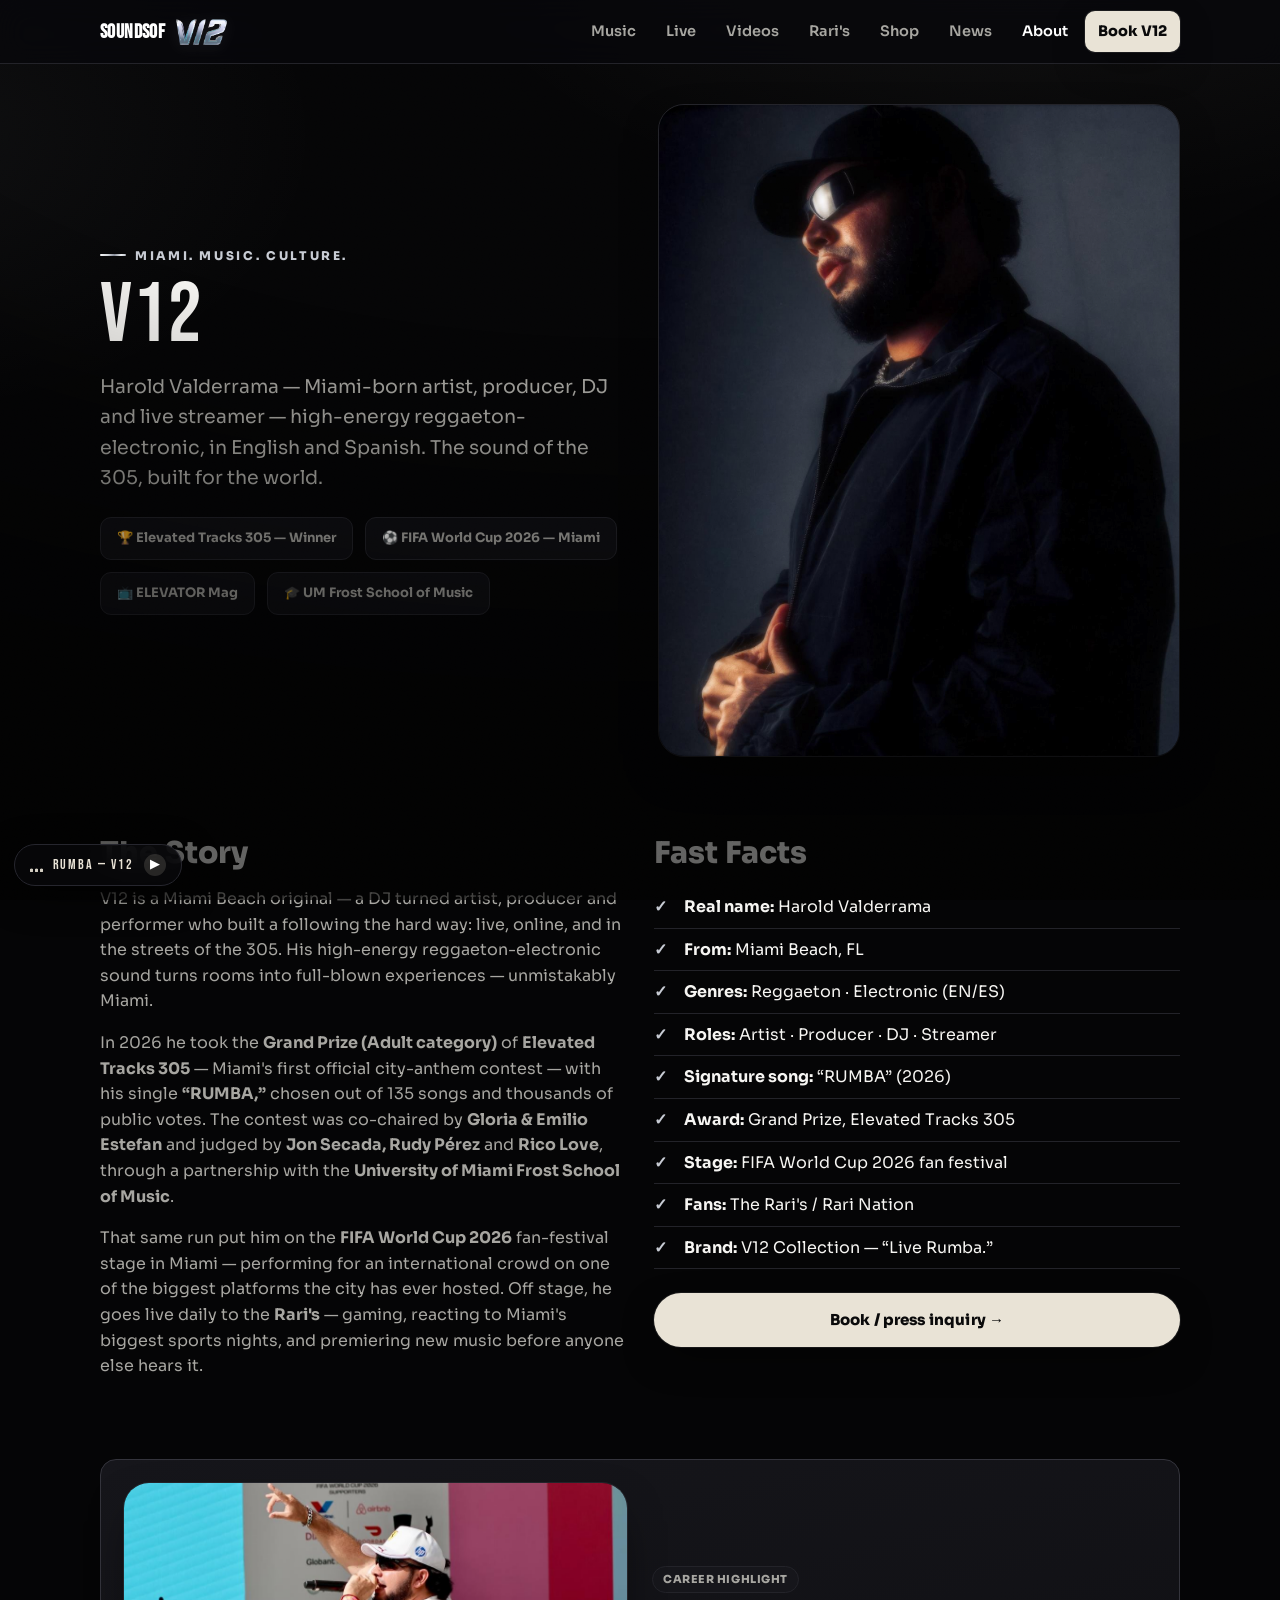
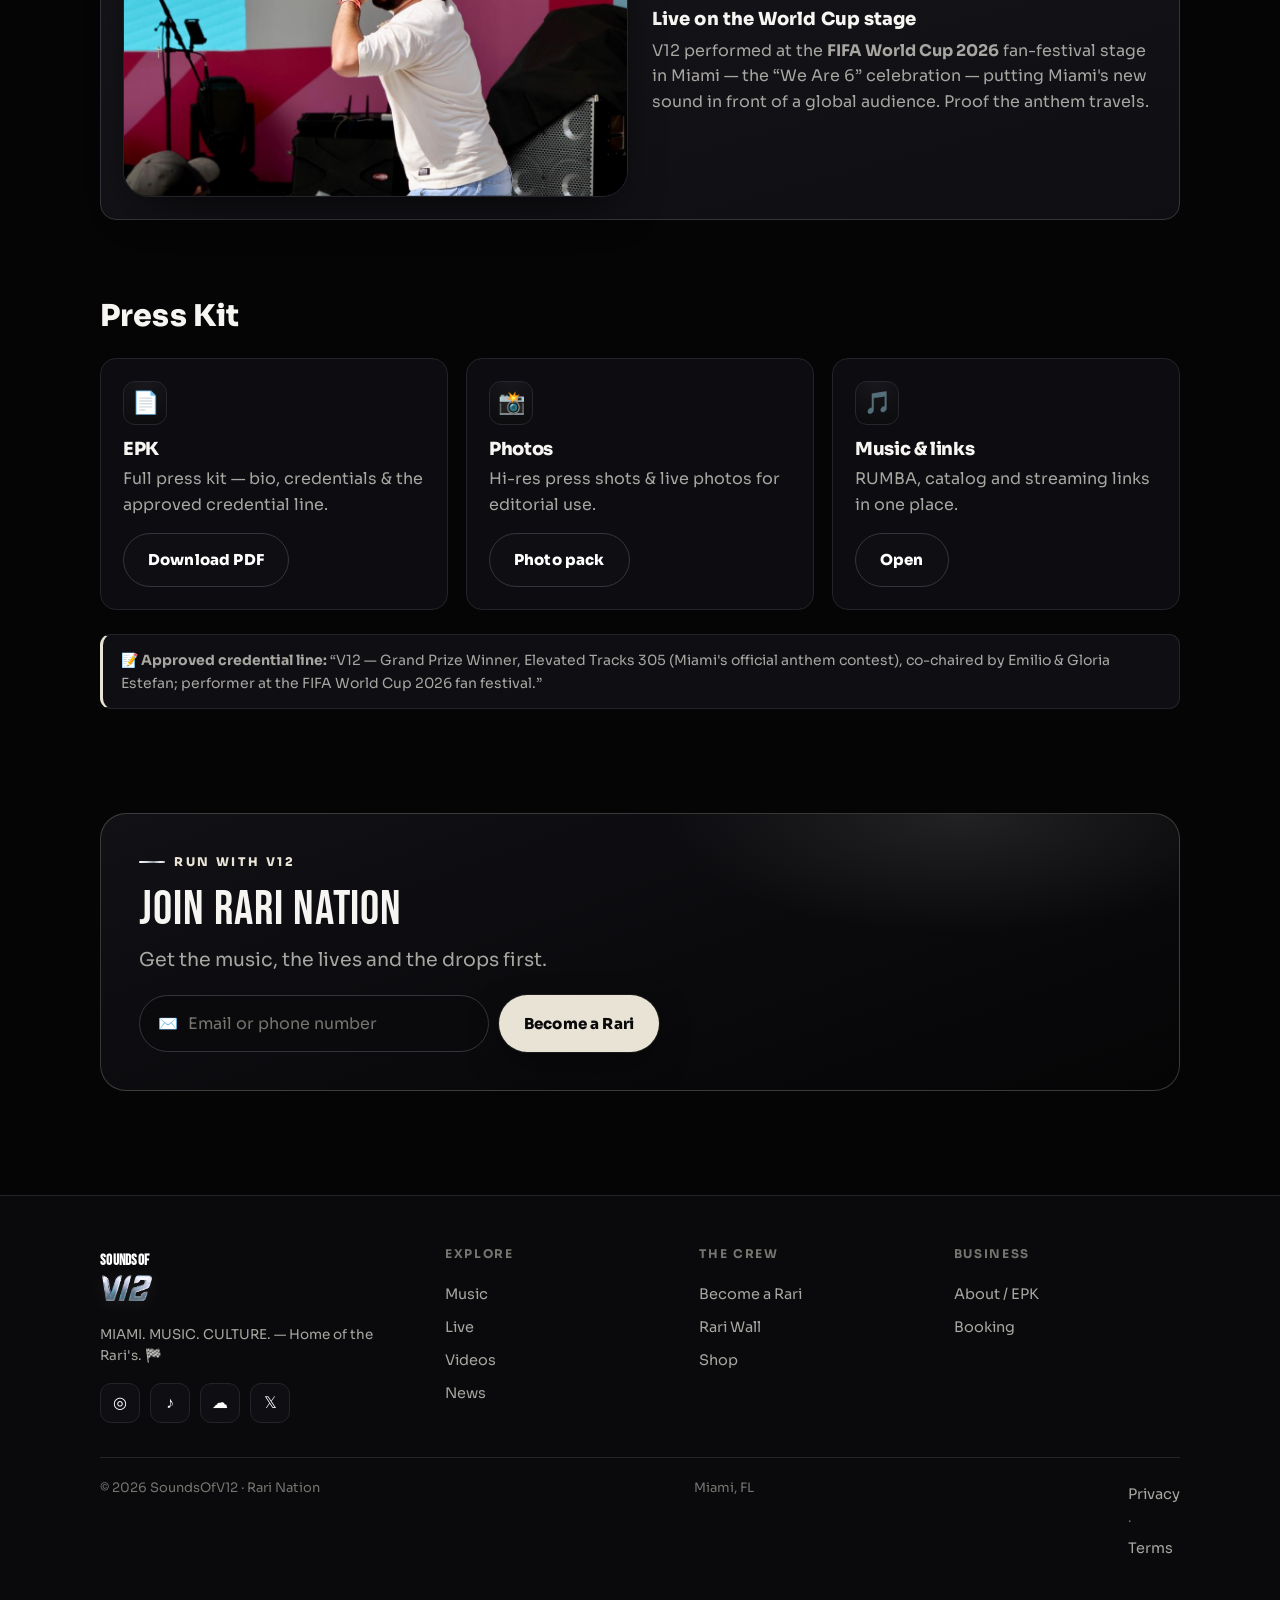
==== commit 96e9e379: "Fix the brand lockup so it reads "SoundsOf V12" The header had the chrome V12 mark before the text, " ====
--- a/about.html
+++ b/about.html
@@ -20,7 +20,7 @@
 <body>
 <div class="livebanner"><a href="live.html" data-live-link>🔴 V12 IS LIVE RIGHT NOW — tap in →</a></div>
 <header class="nav"><div class="wrap">
-  <a class="brand" href="index.html"><img class="mark markw" src="assets/img/logo-alpha.png" alt="V12"><span><b>SoundsOf</b><span class="v12">V12</span></span></a>
+  <a class="brand" href="index.html"><span><b>SoundsOf</b></span><img class="mark markw" src="assets/img/logo-alpha.png" alt="V12"></a>
   <nav class="nav-links">
     <a data-nav="music.html" href="music.html">Music</a><a data-nav="live.html" href="live.html">Live</a>
     <a data-nav="videos.html" href="videos.html">Videos</a><a data-nav="raris.html" href="raris.html">Rari's</a>
@@ -119,7 +119,7 @@
 
 <footer class="foot"><div class="wrap">
   <div class="cols">
-    <div><a class="brand" href="index.html"><img class="mark markw" src="assets/img/logo-alpha.png" alt="V12"><span><b>SoundsOf</b><span class="v12">V12</span></span></a>
+    <div><a class="brand" href="index.html"><span><b>SoundsOf</b></span><img class="mark markw" src="assets/img/logo-alpha.png" alt="V12"></a>
       <p class="muted small mt-2">MIAMI. MUSIC. CULTURE. — Home of the Rari's. 🏁</p>
       <div class="social"><a href="https://www.instagram.com/soundsofv12/">◎</a><a href="https://www.tiktok.com/@soundsofv12">♪</a><a href="https://soundcloud.com/soundsofv12">☁</a><a href="https://x.com/soundsofv12">𝕏</a></div></div>
     <div><h5>Explore</h5><a href="music.html">Music</a><a href="live.html">Live</a><a href="videos.html">Videos</a><a href="blog.html">News</a></div>
--- a/assets/css/style.css
+++ b/assets/css/style.css
@@ -584,6 +584,9 @@
 #pre .lgx img{animation:preIn .9s cubic-bezier(.16,1,.3,1) both}
 #pre .lgx .sweep{animation-duration:1.15s}
 @keyframes preIn{from{transform:scale(.85);opacity:0}to{transform:scale(1);opacity:1}}
-.brand .markw{height:22px;width:auto;border-radius:0}
+.brand .markw{height:30px;width:auto;border-radius:0}
+/* text + chrome mark now form one lockup reading "SOUNDSOF V12" */
+.brand{gap:9px}
+@media(max-width:520px){.brand{gap:7px}.brand .markw{height:25px}}
 @media(prefers-reduced-motion:reduce){.lgx img,.lgx .sweep{animation:none}}
 .buy-btn{display:block;margin-top:12px;padding:11px 0;background:var(--bone);color:#0a0a0b;border-radius:999px;font-size:13px;font-weight:700;letter-spacing:.06em;text-transform:uppercase;text-align:center;text-decoration:none;transition:background .18s,box-shadow .18s}.buy-btn:hover{background:#fff;box-shadow:0 0 0 1px rgba(255,255,255,.25),0 10px 30px -8px rgba(0,0,0,.6)}
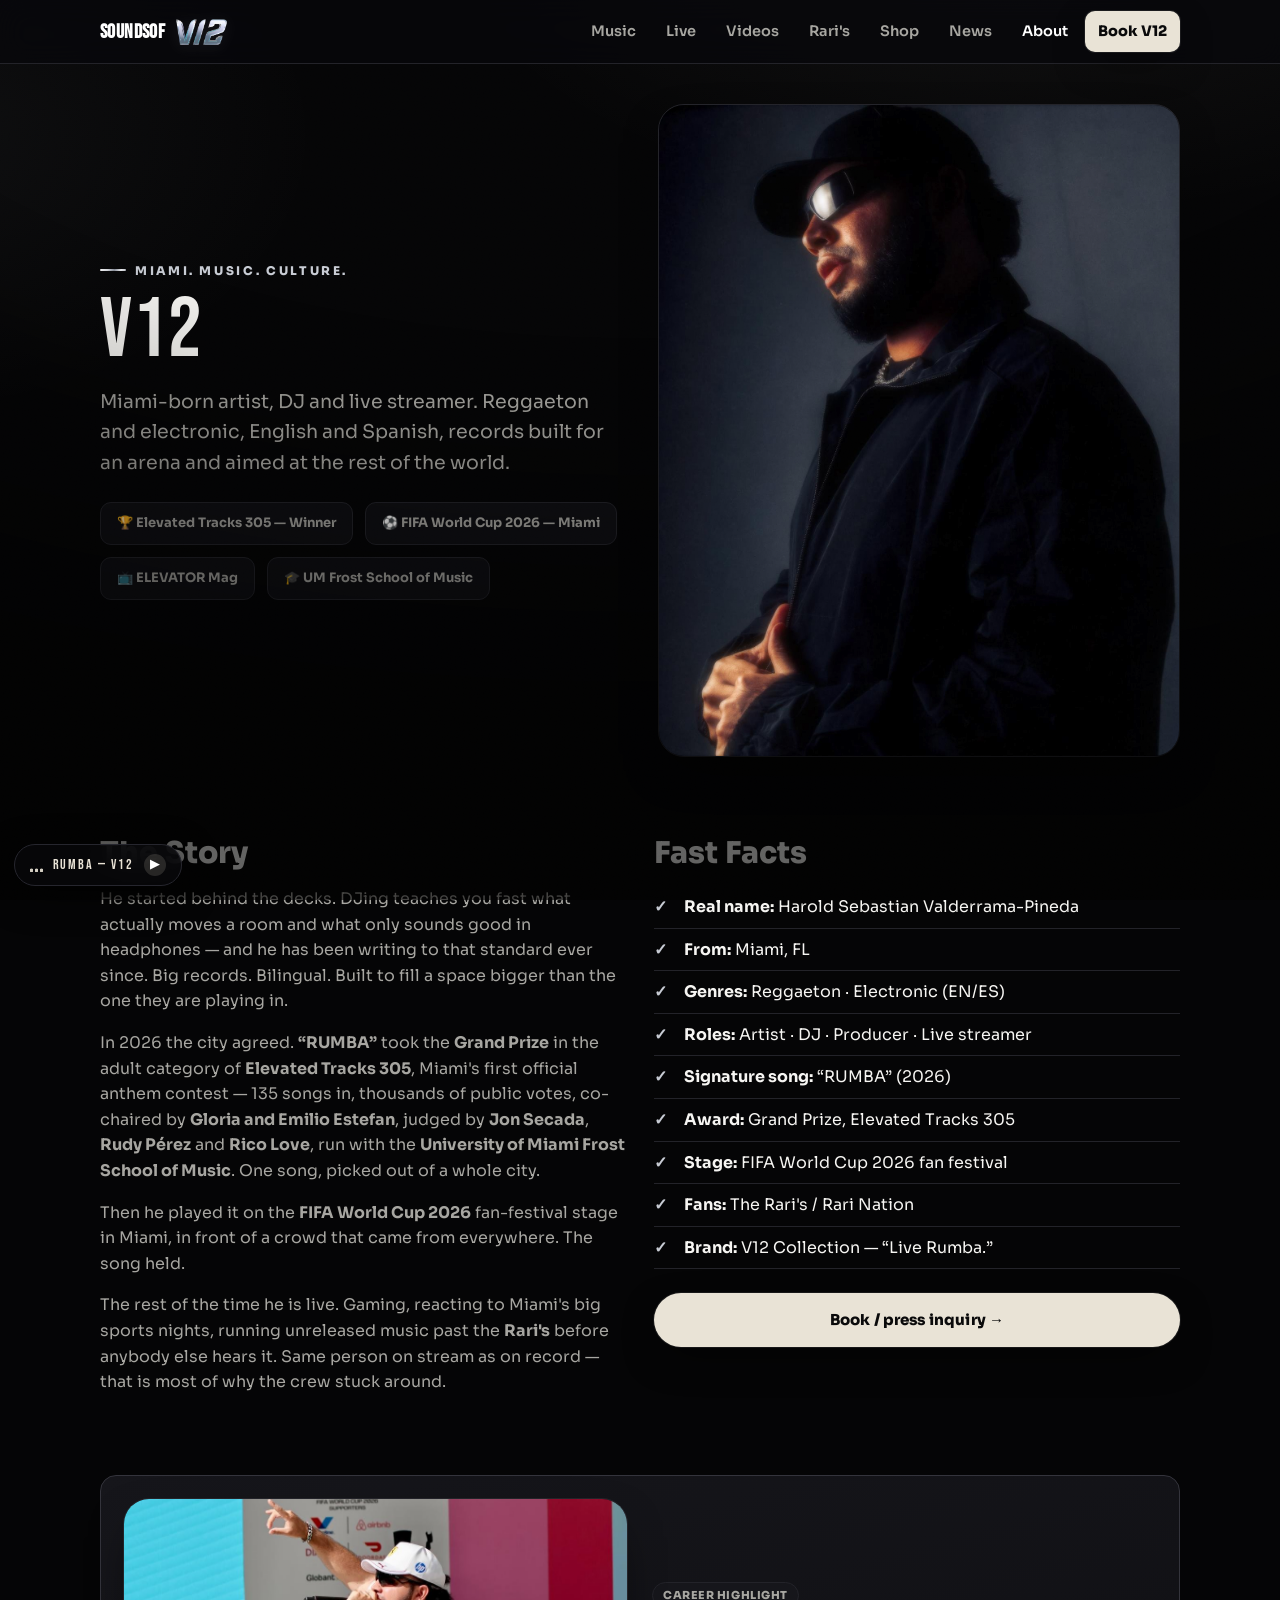
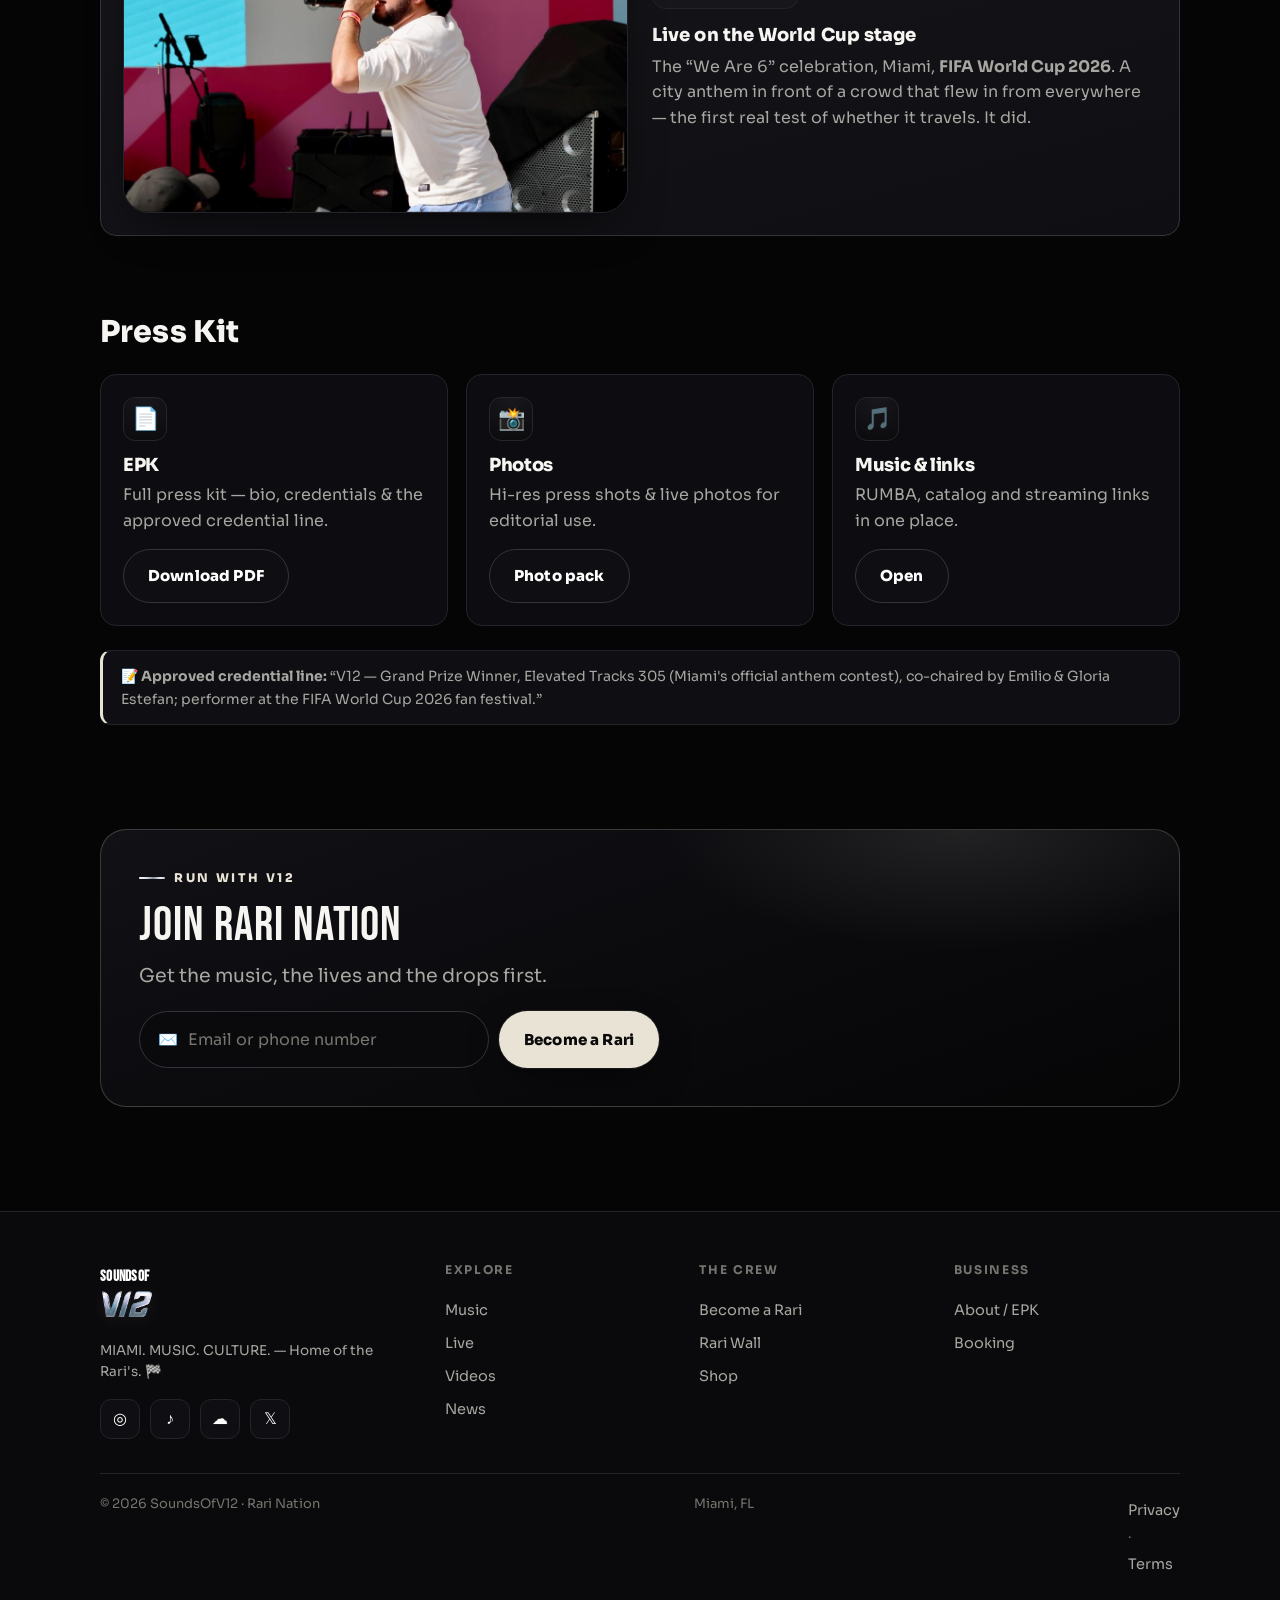
==== commit 3c344e9d: "Make the site tell the truth: real catalogue, real videos, real checkout, real inboxes The site was " ====
--- a/about.html
+++ b/about.html
@@ -5,16 +5,22 @@
 <meta name="viewport" content="width=device-width, initial-scale=1, viewport-fit=cover">
 <meta name="theme-color" content="#08080a">
 <title>About / EPK — V12 (SoundsOfV12) | Miami Artist</title>
-<meta name="description" content="V12 (Harold Valderrama) — Miami artist, producer, DJ & streamer. Winner of Elevated Tracks 305 with 'RUMBA', performer at the FIFA World Cup 2026 fan festival. Bio, press & booking.">
+<meta name="description" content="V12 — Miami-born artist, DJ and live streamer. Won Elevated Tracks 305 with RUMBA, played the FIFA World Cup 2026 fan festival. Bio, press kit and booking.">
 <link rel="canonical" href="https://soundsofv12.com/about.html">
 <meta property="og:type" content="profile"><meta property="og:title" content="About / EPK — V12"><meta property="og:description" content="Miami artist. Anthem-contest winner. FIFA World Cup 2026 stage. MIAMI. MUSIC. CULTURE.">
-<meta property="og:url" content="https://soundsofv12.com/about.html"><meta property="og:site_name" content="SoundsOfV12">
+<meta property="og:url" content="https://soundsofv12.com/about.html">
+<meta property="og:image" content="https://soundsofv12.com/assets/img/og-card.jpg">
+<meta property="og:image:width" content="1200">
+<meta property="og:image:height" content="630">
+<meta property="og:type" content="website">
+<meta name="twitter:card" content="summary_large_image">
+<meta name="twitter:image" content="https://soundsofv12.com/assets/img/og-card.jpg"><meta property="og:site_name" content="SoundsOfV12">
 <link rel="icon" href="assets/img/icon-192.png" type="image/png"><link rel="manifest" href="manifest.webmanifest">
 <link rel="preconnect" href="https://fonts.googleapis.com"><link rel="preconnect" href="https://fonts.gstatic.com" crossorigin>
 <link href="https://fonts.googleapis.com/css2?family=Archivo+Black&family=Sora:wght@400;600;700;800&family=Bebas+Neue&display=swap" rel="stylesheet">
 <link rel="stylesheet" href="assets/css/style.css">
 <script type="application/ld+json">
-{"@context":"https://schema.org","@type":"Person","name":"Harold Valderrama","alternateName":"V12","description":"Miami artist, producer, DJ and live streamer. Winner of Elevated Tracks 305 (Miami's official anthem contest) with 'RUMBA'; performed at the FIFA World Cup 2026 fan festival in Miami.","homeLocation":{"@type":"Place","name":"Miami Beach, Florida"},"jobTitle":"Recording Artist","url":"https://soundsofv12.com/about.html","sameAs":["https://www.instagram.com/soundsofv12/","https://www.tiktok.com/@soundsofv12","https://soundcloud.com/soundsofv12"]}
+{"@context":"https://schema.org","@type":"Person","name":"Harold Sebastian Valderrama-Pineda","alternateName":["V12","SoundsOfV12","Harold Valderrama"],"description":"Miami-born artist, DJ, producer and live streamer. Winner of Elevated Tracks 305 (Miami's official anthem contest) with 'RUMBA'; performed at the FIFA World Cup 2026 fan festival in Miami.","birthPlace":{"@type":"Place","name":"Miami, Florida"},"homeLocation":{"@type":"Place","name":"Miami, Florida"},"jobTitle":"Recording Artist","url":"https://soundsofv12.com/about.html","sameAs":["https://www.instagram.com/soundsofv12/","https://www.tiktok.com/@soundsofv12","https://soundcloud.com/soundsofv12","https://open.spotify.com/artist/5SQ5BjL1GUVoxlKlI1k5iL","https://music.apple.com/us/artist/v12/1524294911","https://www.youtube.com/@soundsofv12","https://tidal.com/browse/artist/3701169","https://www.deezer.com/artist/171811"]}
 </script>
 </head>
 <body>
@@ -42,7 +48,7 @@
   <div>
     <div class="eyebrow">Miami. Music. Culture.</div>
     <h1 class="h-xl">V12</h1>
-    <p class="lead mt-2">Harold Valderrama — Miami-born artist, producer, DJ and live streamer — high-energy reggaeton-electronic, in English and Spanish. The sound of the 305, built for the world.</p>
+    <p class="lead mt-2">Miami-born artist, DJ and live streamer. Reggaeton and electronic, English and Spanish, records built for an arena and aimed at the rest of the world.</p>
     <div class="press-logos mt-3">
       <span class="pl">🏆 Elevated Tracks 305 — Winner</span>
       <span class="pl">⚽ FIFA World Cup 2026 — Miami</span>
@@ -52,7 +58,7 @@
   </div>
   <div class="photoframe">
     <div class="ph-fallback">📸</div>
-    <img class="photo" src="assets/img/v12-portrait.jpg" alt="V12 — Harold Valderrama" onerror="this.remove()">
+    <img class="photo" src="assets/img/v12-portrait.jpg" alt="V12 — Harold Sebastian Valderrama-Pineda" onerror="this.remove()">
   </div>
 </div></div></section>
 
@@ -60,17 +66,18 @@
 <section class="section-sm"><div class="wrap"><div class="grid-2" style="gap:28px">
   <div>
     <h2 class="h-md mb-2">The Story</h2>
-    <p class="muted">V12 is a Miami Beach original — a DJ turned artist, producer and performer who built a following the hard way: live, online, and in the streets of the 305. His high-energy reggaeton-electronic sound turns rooms into full-blown experiences — unmistakably Miami.</p>
-    <p class="muted mt-2">In 2026 he took the <b>Grand Prize (Adult category)</b> of <b>Elevated Tracks 305</b> — Miami's first official city-anthem contest — with his single <b>“RUMBA,”</b> chosen out of 135 songs and thousands of public votes. The contest was co-chaired by <b>Gloria &amp; Emilio Estefan</b> and judged by <b>Jon Secada, Rudy Pérez</b> and <b>Rico Love</b>, through a partnership with the <b>University of Miami Frost School of Music</b>.</p>
-    <p class="muted mt-2">That same run put him on the <b>FIFA World Cup 2026</b> fan-festival stage in Miami — performing for an international crowd on one of the biggest platforms the city has ever hosted. Off stage, he goes live daily to the <b>Rari's</b> — gaming, reacting to Miami's biggest sports nights, and premiering new music before anyone else hears it.</p>
+    <p class="muted">He started behind the decks. DJing teaches you fast what actually moves a room and what only sounds good in headphones — and he has been writing to that standard ever since. Big records. Bilingual. Built to fill a space bigger than the one they are playing in.</p>
+    <p class="muted mt-2">In 2026 the city agreed. <b>“RUMBA”</b> took the <b>Grand Prize</b> in the adult category of <b>Elevated Tracks 305</b>, Miami's first official anthem contest — 135 songs in, thousands of public votes, co-chaired by <b>Gloria and Emilio Estefan</b>, judged by <b>Jon Secada</b>, <b>Rudy Pérez</b> and <b>Rico Love</b>, run with the <b>University of Miami Frost School of Music</b>. One song, picked out of a whole city.</p>
+    <p class="muted mt-2">Then he played it on the <b>FIFA World Cup 2026</b> fan-festival stage in Miami, in front of a crowd that came from everywhere. The song held.</p>
+    <p class="muted mt-2">The rest of the time he is live. Gaming, reacting to Miami's big sports nights, running unreleased music past the <b>Rari's</b> before anybody else hears it. Same person on stream as on record — that is most of why the crew stuck around.</p>
   </div>
   <div>
     <h2 class="h-md mb-2">Fast Facts</h2>
     <ul class="checklist">
-      <li><b>Real name:</b> Harold Valderrama</li>
-      <li><b>From:</b> Miami Beach, FL</li>
+      <li><b>Real name:</b> Harold Sebastian Valderrama-Pineda</li>
+      <li><b>From:</b> Miami, FL</li>
       <li><b>Genres:</b> Reggaeton · Electronic (EN/ES)</li>
-      <li><b>Roles:</b> Artist · Producer · DJ · Streamer</li>
+      <li><b>Roles:</b> Artist · DJ · Producer · Live streamer</li>
       <li><b>Signature song:</b> “RUMBA” (2026)</li>
       <li><b>Award:</b> Grand Prize, Elevated Tracks 305</li>
       <li><b>Stage:</b> FIFA World Cup 2026 fan festival</li>
@@ -92,7 +99,7 @@
       <div>
         <span class="tag">Career highlight</span>
         <h3 class="h-md mt-2">Live on the World Cup stage</h3>
-        <p class="muted mt-1">V12 performed at the <b>FIFA World Cup 2026</b> fan-festival stage in Miami — the “We Are 6” celebration — putting Miami's new sound in front of a global audience. Proof the anthem travels.</p>
+        <p class="muted mt-1">The “We Are 6” celebration, Miami, <b>FIFA World Cup 2026</b>. A city anthem in front of a crowd that flew in from everywhere — the first real test of whether it travels. It did.</p>
       </div>
     </div>
   </div>
@@ -130,5 +137,6 @@
 </div></footer>
 <nav class="bottombar"><a data-nav="index.html" href="index.html"><span class="ic">⌂</span>Home</a><a data-nav="music.html" href="music.html"><span class="ic">♪</span>Music</a><a href="live.html" data-live-link><span class="ic">▶</span>Live</a><a class="join" href="raris.html"><span class="ic">＋</span>Join</a></nav>
 <script src="assets/js/config.js"></script>
+<script src="assets/js/track.js"></script>
 <script src="assets/js/main.js"></script>
 </body></html>
--- a/assets/css/style.css
+++ b/assets/css/style.css
@@ -205,14 +205,18 @@
 .poll .opt.voted{border-color:var(--teal)}
 
 /* membership card */
+/* Flex column so `.no { margin-top:auto }` below can do what it was
+   written to do — push the card number down to the base. Without it the
+   card laid everything out at the top and left a dead slab underneath. */
 .raricard{aspect-ratio:1.6/1;border-radius:20px;padding:22px;position:relative;overflow:hidden;
+  display:flex;flex-direction:column;
   background:linear-gradient(135deg,#1a0e12,#0b0c14);border:1px solid var(--line2);box-shadow:var(--shadow)}
 .raricard::after{content:"";position:absolute;right:-40px;top:-40px;width:180px;height:180px;
   background:var(--grad-hot);filter:blur(50px);opacity:.5}
 .raricard .top{display:flex;justify-content:space-between;position:relative}
 .raricard .chip{width:42px;height:30px;border-radius:7px;background:linear-gradient(135deg,#eef0f3,#8a8f9c)}
 .raricard .no{font-family:var(--disp);font-size:20px;letter-spacing:.14em;margin-top:auto;position:relative}
-.raricard .foot{display:flex;justify-content:space-between;align-items:end;position:relative;margin-top:26px}
+.raricard .foot{display:flex;justify-content:space-between;align-items:end;position:relative;margin-top:14px}
 
 /* steps / list */
 .steps{list-style:none;counter-reset:s}
@@ -340,12 +344,26 @@
   background:radial-gradient(130% 95% at 50% -12%,transparent 52%,rgba(0,0,0,.6) 100%);}
 body::after{content:"";position:fixed;inset:0;z-index:1;pointer-events:none;opacity:.05;mix-blend-mode:overlay;
   background-image:url("data:image/svg+xml,%3Csvg xmlns='http://www.w3.org/2000/svg' width='120' height='120'%3E%3Cfilter id='n'%3E%3CfeTurbulence type='fractalNoise' baseFrequency='.85' numOctaves='2'/%3E%3C/filter%3E%3Crect width='100%25' height='100%25' filter='url(%23n)'/%3E%3C/svg%3E");}
-.nav,.livebanner,.bottombar,.drawer{position:relative;z-index:60}
-.livebanner{z-index:59}.bottombar{z-index:70}.drawer{z-index:80}
-
-/* liquid-chrome text (vertical metallic sheen) */
+/* Lift the chrome above the body::after noise overlay.
+   This used to also set position:relative on all four, which silently
+   overrode the positioning each one needs: .nav is sticky, .bottombar
+   and .drawer are fixed. The result was a header that scrolled away, a
+   mobile bottom bar parked at the foot of a 7,700px page instead of
+   pinned to the screen, and a drawer that was no longer a full-screen
+   overlay. z-index applies to all three as they are already positioned,
+   so only .livebanner — which sits in normal flow — needs relative. */
+.livebanner{position:relative;z-index:59}
+.nav{z-index:60}.bottombar{z-index:70}.drawer{z-index:80}
+
+/* liquid-chrome text (vertical metallic sheen)
+
+   background-image, NOT the `background` shorthand. The shorthand resets
+   background-clip to border-box, and when it carried !important that reset
+   won against the background-clip:text below it — !important beats source
+   order. Every chrome word on the site painted as a solid gradient
+   rectangle with invisible text. Keep this a longhand. */
 .grad-text,.chrome{
-  background:linear-gradient(180deg,#ffffff 0%,#eaecf0 15%,#c4c9d2 33%,#868c9c 49%,#63697a 56%,#b4bac6 74%,#f4f5f8 100%)!important;
+  background-image:linear-gradient(180deg,#ffffff 0%,#eaecf0 15%,#c4c9d2 33%,#868c9c 49%,#63697a 56%,#b4bac6 74%,#f4f5f8 100%);
   -webkit-background-clip:text;background-clip:text;-webkit-text-fill-color:transparent;color:transparent;
   filter:drop-shadow(0 1px 0 rgba(255,255,255,.14)) drop-shadow(0 6px 20px rgba(0,0,0,.5));}
 
@@ -554,7 +572,18 @@
 #v12audio.playing .eq span:nth-child(3){animation-delay:.36s}
 @keyframes eqb{0%,100%{transform:scaleY(.25)}50%{transform:scaleY(1)}}
 #v12audio.gone{display:none}
-@media(max-width:640px){#v12audio{bottom:calc(var(--bottom-h) + 12px + env(safe-area-inset-bottom,0px))}}
+/* On phones the pill sits above the bottom bar, and collapses to a
+   round icon. A persistent fixed control will always overlap whatever
+   content is behind it; at full width it was covering the hero's
+   "Become a Rari" button — the primary email CTA — so it shrinks to
+   roughly a thumb's width and leaves the button tappable. */
+@media(max-width:640px){
+  #v12audio{bottom:calc(var(--bottom-h) + 12px + env(safe-area-inset-bottom,0px));
+    padding:0;width:46px;height:46px;justify-content:center;gap:0}
+  #v12audio .t{display:none}
+  #v12audio .eq{display:none}
+  #v12audio .btn-ic{width:auto;height:auto;font-size:15px}
+}
 @media print{#v12audio{display:none}}
 
 /* V3.2 — real assets */
@@ -590,3 +619,171 @@
 @media(max-width:520px){.brand{gap:7px}.brand .markw{height:25px}}
 @media(prefers-reduced-motion:reduce){.lgx img,.lgx .sweep{animation:none}}
 .buy-btn{display:block;margin-top:12px;padding:11px 0;background:var(--bone);color:#0a0a0b;border-radius:999px;font-size:13px;font-weight:700;letter-spacing:.06em;text-transform:uppercase;text-align:center;text-decoration:none;transition:background .18s,box-shadow .18s}.buy-btn:hover{background:#fff;box-shadow:0 0 0 1px rgba(255,255,255,.25),0 10px 30px -8px rgba(0,0,0,.6)}
+
+/* ============================================================
+   V4 — real catalogue, real videos, real store
+   Everything below renders a thing that exists: a cover that was
+   downloaded, a video that is on the channel, a variant that is in
+   stock. No placeholder tiles.
+   ============================================================ */
+
+/* ---------- release grid (music.html) ---------- */
+.relgrid{display:grid;grid-template-columns:repeat(5,1fr);gap:18px}
+@media(max-width:1000px){.relgrid{grid-template-columns:repeat(3,1fr)}}
+@media(max-width:600px){.relgrid{grid-template-columns:repeat(2,1fr);gap:14px}}
+
+.rel{display:flex;flex-direction:column;gap:9px;min-width:0}
+.relart{position:relative;display:block;aspect-ratio:1/1;border-radius:var(--r-sm);overflow:hidden;
+  border:1px solid var(--line);background:#0b0b0e;transition:.25s}
+.relart img{width:100%;height:100%;object-fit:cover;display:block;transition:.4s}
+.relart:hover{border-color:var(--line2);transform:translateY(-3px);
+  box-shadow:0 18px 40px -18px rgba(0,0,0,.9)}
+.relart:hover img{transform:scale(1.05)}
+.relplay{position:absolute;right:9px;bottom:9px;width:34px;height:34px;border-radius:50%;
+  display:grid;place-items:center;font-size:12px;color:#0a0a0b;background:var(--bone);
+  opacity:0;transform:translateY(6px);transition:.22s;
+  box-shadow:0 8px 20px -6px rgba(0,0,0,.8)}
+.relart:hover .relplay,.relart:focus-visible .relplay{opacity:1;transform:none}
+.relart.feat{aspect-ratio:1/1;border-radius:var(--r)}
+
+.relmeta b{display:block;font-size:14.5px;line-height:1.25;
+  overflow:hidden;text-overflow:ellipsis;white-space:nowrap}
+.relmeta span{display:block;font-size:11.5px;color:var(--mut2);margin-top:2px}
+
+.chips{display:flex;flex-wrap:wrap;gap:5px}
+.chip{font-size:10.5px;letter-spacing:.04em;font-weight:700;padding:4px 8px;border-radius:999px;
+  border:1px solid var(--line);color:var(--mut);background:var(--surface);
+  text-decoration:none;transition:.16s;white-space:nowrap}
+.chip:hover{color:var(--ink);border-color:var(--line2);background:var(--surface2)}
+
+/* artist-level platform cards */
+.plat{display:flex;flex-direction:column;gap:3px;text-decoration:none;transition:.2s}
+.plat:hover{border-color:var(--line2);transform:translateY(-2px)}
+
+/* ---------- video grid (videos.html) ----------
+   16/9 to match what YouTube actually returns. The old tiles were 9/16
+   over an empty gradient, so a thumbnail would have been letterboxed
+   into a slot shaped for a vertical clip. */
+.vgrid{display:grid;grid-template-columns:repeat(4,1fr);gap:16px}
+@media(max-width:960px){.vgrid{grid-template-columns:repeat(2,1fr)}}
+@media(max-width:520px){.vgrid{grid-template-columns:1fr}}
+.vthumb{aspect-ratio:16/9;display:block;text-decoration:none;transition:.25s}
+.vthumb img{position:absolute;inset:0;width:100%;height:100%;object-fit:cover;display:block}
+.vthumb:hover{border-color:var(--line2);transform:translateY(-3px);
+  box-shadow:0 18px 40px -18px rgba(0,0,0,.9)}
+.vthumb .pl{position:absolute;inset:0;display:grid;place-items:center;font-size:30px;
+  color:#fff;text-shadow:0 4px 18px rgba(0,0,0,.85);z-index:2;opacity:.9}
+.vthumb .cap{position:absolute;left:0;right:0;bottom:0;z-index:2;padding:26px 12px 11px;
+  background:linear-gradient(transparent,rgba(0,0,0,.9));font-weight:700;font-size:13px;
+  line-height:1.3;color:var(--ink);
+  display:-webkit-box;-webkit-line-clamp:2;-webkit-box-orient:vertical;overflow:hidden}
+
+/* track rows: the sub-line is its own line, not glued to the title */
+.track .meta span{display:block}
+
+/* ---------- store: grid states ---------- */
+.shopnote{grid-column:1/-1;padding:34px 22px;border:1px solid var(--line);border-radius:var(--r);
+  background:var(--surface);text-align:center}
+.shopnote b{font-size:17px}
+.prodhit{display:block;width:100%;padding:0;text-align:left}
+.prod .soldout{position:absolute;left:10px;top:10px;z-index:3;padding:5px 10px;border-radius:999px;
+  font-size:10.5px;font-weight:800;letter-spacing:.1em;text-transform:uppercase;
+  background:rgba(8,8,10,.86);border:1px solid var(--line2);color:var(--mut)}
+.buy-btn[disabled]{background:var(--surface2);color:var(--mut2);cursor:not-allowed;box-shadow:none}
+.buy-btn[disabled]:hover{background:var(--surface2);box-shadow:none}
+body.noscroll{overflow:hidden}
+
+/* ---------- store: product sheet ---------- */
+.sheet{position:fixed;inset:0;z-index:120;background:rgba(4,4,6,.78);backdrop-filter:blur(8px);
+  display:grid;place-items:center;padding:20px;overflow:auto}
+.sheetbox{position:relative;width:100%;max-width:900px;background:var(--bg2);
+  border:1px solid var(--line);border-radius:var(--r-lg);padding:26px;box-shadow:var(--shadow)}
+.sheetbox .x{position:absolute;right:14px;top:12px;width:36px;height:36px;border-radius:50%;
+  background:var(--surface);border:1px solid var(--line);color:var(--mut);font-size:15px}
+.sheetbox .x:hover{color:#fff;border-color:var(--line2)}
+.sheetgrid{display:grid;grid-template-columns:1fr 1fr;gap:26px;align-items:start}
+@media(max-width:720px){.sheetgrid{grid-template-columns:1fr}.sheetbox{padding:20px}}
+.sheetart{aspect-ratio:1/1;border-radius:var(--r);overflow:hidden;background:#0b0b0e;border:1px solid var(--line)}
+.sheetart img{width:100%;height:100%;object-fit:cover}
+.price.big{font-family:var(--disp);font-size:30px;color:var(--bone);letter-spacing:.02em}
+.optrow{margin-top:18px}
+.optlab{display:block;font-size:11px;letter-spacing:.16em;text-transform:uppercase;
+  color:var(--mut2);font-weight:800;margin-bottom:8px}
+.opts{display:flex;flex-wrap:wrap;gap:8px}
+.szbtn{min-width:52px;padding:10px 14px;border-radius:11px;border:1px solid var(--line2);
+  background:var(--surface);color:var(--mut);font-weight:700;font-size:14px;transition:.16s}
+.szbtn:hover{color:#fff;border-color:var(--bone2)}
+.szbtn.on{background:var(--bone);border-color:var(--bone);color:#0a0a0b}
+
+/* ---------- store: the bag ----------
+   Bottom-RIGHT, because the RUMBA player already owns bottom-left. */
+#v12bag{position:fixed;right:14px;bottom:calc(14px + env(safe-area-inset-bottom,0px));z-index:95;
+  display:flex;align-items:center;gap:9px;padding:9px 15px;border-radius:999px;
+  background:rgba(8,8,10,.85);backdrop-filter:blur(14px);border:1px solid #26262e;
+  box-shadow:0 10px 34px rgba(0,0,0,.55);transition:.2s}
+#v12bag:hover{border-color:#3d4250;transform:translateY(-1px)}
+#v12bag .t{font-family:'Bebas Neue';letter-spacing:.14em;font-size:14px;color:var(--bone)}
+#v12bag .ic{font-size:13px;color:var(--bone)}
+#v12bag .n{min-width:22px;height:22px;padding:0 6px;display:grid;place-items:center;border-radius:999px;
+  background:rgba(233,227,214,.14);color:#fff;font-size:12px;font-weight:800}
+#v12bag.has .n{background:var(--bone);color:#0a0a0b}
+@media(max-width:720px){
+  #v12bag{bottom:calc(var(--bottom-h) + 12px + env(safe-area-inset-bottom,0px))}
+  #v12bag .t{display:none}
+}
+
+.bagwrap{position:fixed;inset:0;z-index:130;background:rgba(4,4,6,.72);backdrop-filter:blur(6px);
+  display:flex;justify-content:flex-end}
+.bag{width:min(420px,100%);height:100%;background:var(--bg2);border-left:1px solid var(--line);
+  display:flex;flex-direction:column}
+.baghead{display:flex;align-items:center;justify-content:space-between;padding:20px;
+  border-bottom:1px solid var(--line);font-size:17px}
+.baghead .x{width:34px;height:34px;border-radius:50%;background:var(--surface);
+  border:1px solid var(--line);color:var(--mut)}
+.bagitems{flex:1;overflow:auto;padding:8px 20px}
+.bagempty{flex:1;display:grid;place-items:center;color:var(--mut)}
+.bagitem{display:grid;grid-template-columns:56px 1fr auto;gap:12px;align-items:center;
+  padding:14px 0;border-bottom:1px solid var(--line)}
+.bagart{width:56px;height:56px;border-radius:9px;overflow:hidden;background:#0b0b0e;border:1px solid var(--line)}
+.bagart img{width:100%;height:100%;object-fit:cover}
+.bagmeta{min-width:0}
+.bagmeta b{display:block;font-size:14px;line-height:1.3}
+.bagmeta span{display:block;font-size:12px;color:var(--mut2)}
+.bagqty{display:flex;align-items:center;gap:8px}
+.bagqty button{width:28px;height:28px;border-radius:8px;background:var(--surface);
+  border:1px solid var(--line2);color:var(--ink);font-size:15px;line-height:1}
+.bagqty button:hover{border-color:var(--bone2)}
+.bagfoot{padding:20px;border-top:1px solid var(--line)}
+.bagtot{display:flex;justify-content:space-between;align-items:baseline;font-size:15px}
+.bagtot b{font-family:var(--disp);font-size:24px;color:var(--bone)}
+
+/* ---------- polls: results you can actually see ----------
+   The old bar was rgba(233,227,214,.12) — chrome at 12% over a near-black
+   card. It was doing exactly what it was told and was invisible doing it,
+   so a vote that saved perfectly still looked like nothing happened. */
+.poll{display:flex;flex-direction:column}
+.pollmeta{display:flex;gap:12px;align-items:center;flex-wrap:wrap;
+  font-size:11.5px;letter-spacing:.1em;text-transform:uppercase;font-weight:700;
+  color:var(--mut2);margin:10px 0 14px}
+.polltime{color:var(--bone2)}
+.pollclosed{color:var(--mut2);border:1px solid var(--line2);border-radius:999px;padding:3px 9px}
+.pollempty{align-items:flex-start;color:var(--mut)}
+
+.poll .opt{overflow:hidden;transition:border-color .18s,background .18s}
+.poll .opt[disabled]{cursor:default}
+.poll .opt .bar{background:linear-gradient(90deg,rgba(233,227,214,.42),rgba(233,227,214,.20));
+  border-radius:10px}
+.poll .opt.revealed .bar{box-shadow:inset 0 0 0 1px rgba(233,227,214,.14)}
+.poll .opt.voted{border-color:var(--bone);background:rgba(233,227,214,.05)}
+.poll .opt.voted .bar{background:linear-gradient(90deg,rgba(233,227,214,.78),rgba(233,227,214,.42))}
+.poll .opt .lbl{align-items:center;gap:12px;font-weight:700}
+.poll .opt .pct{color:var(--bone);font-variant-numeric:tabular-nums;white-space:nowrap}
+.poll .opt .tick{display:inline-grid;place-items:center;width:16px;height:16px;border-radius:50%;
+  background:var(--bone);color:#0a0a0b;font-size:10px;font-style:normal;font-weight:900;
+  margin-right:8px;vertical-align:-2px}
+.poll .note{margin-top:4px}
+
+/* the Rari card only claims a number once one has been issued */
+.raricard .no{transition:color .3s}
+.raricard:not(.claimed) .no,.raricard:not(.claimed) .foot b{color:var(--mut2)}
+.raricard.claimed .no{color:var(--bone)}
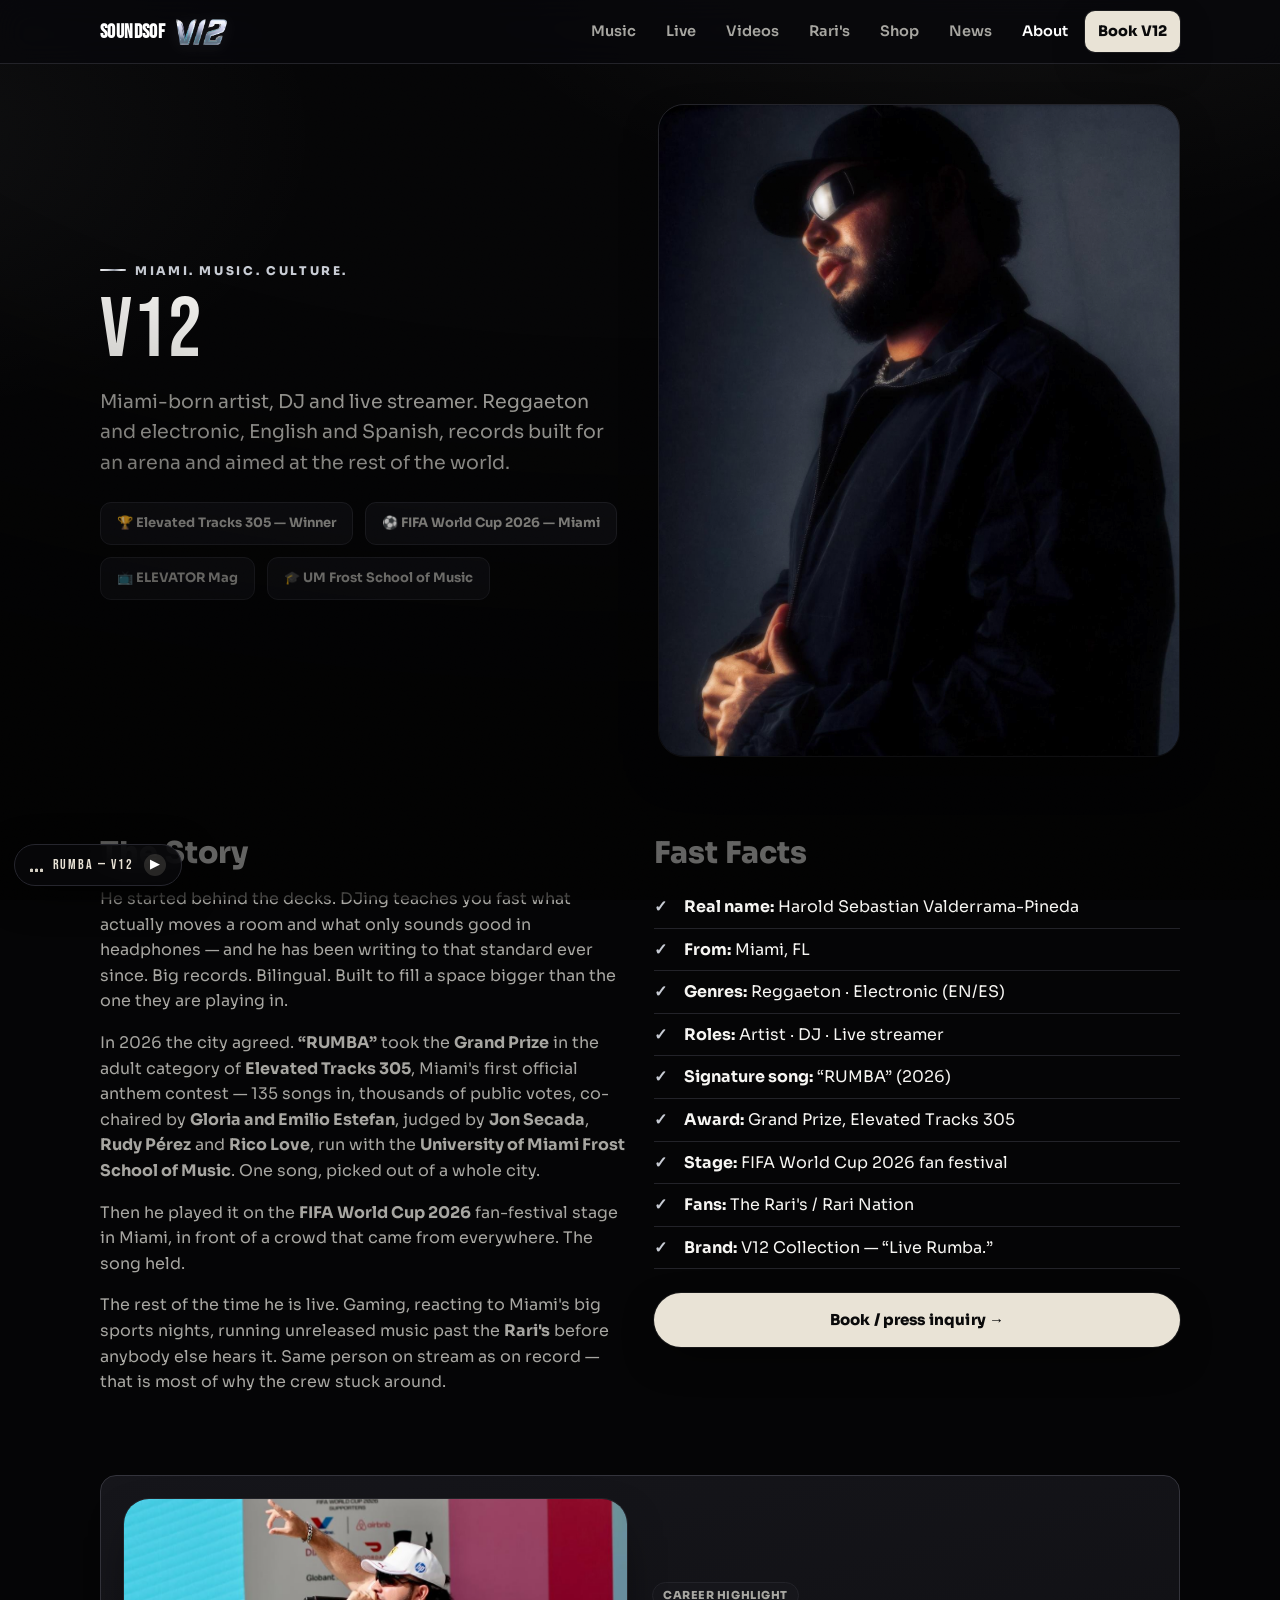
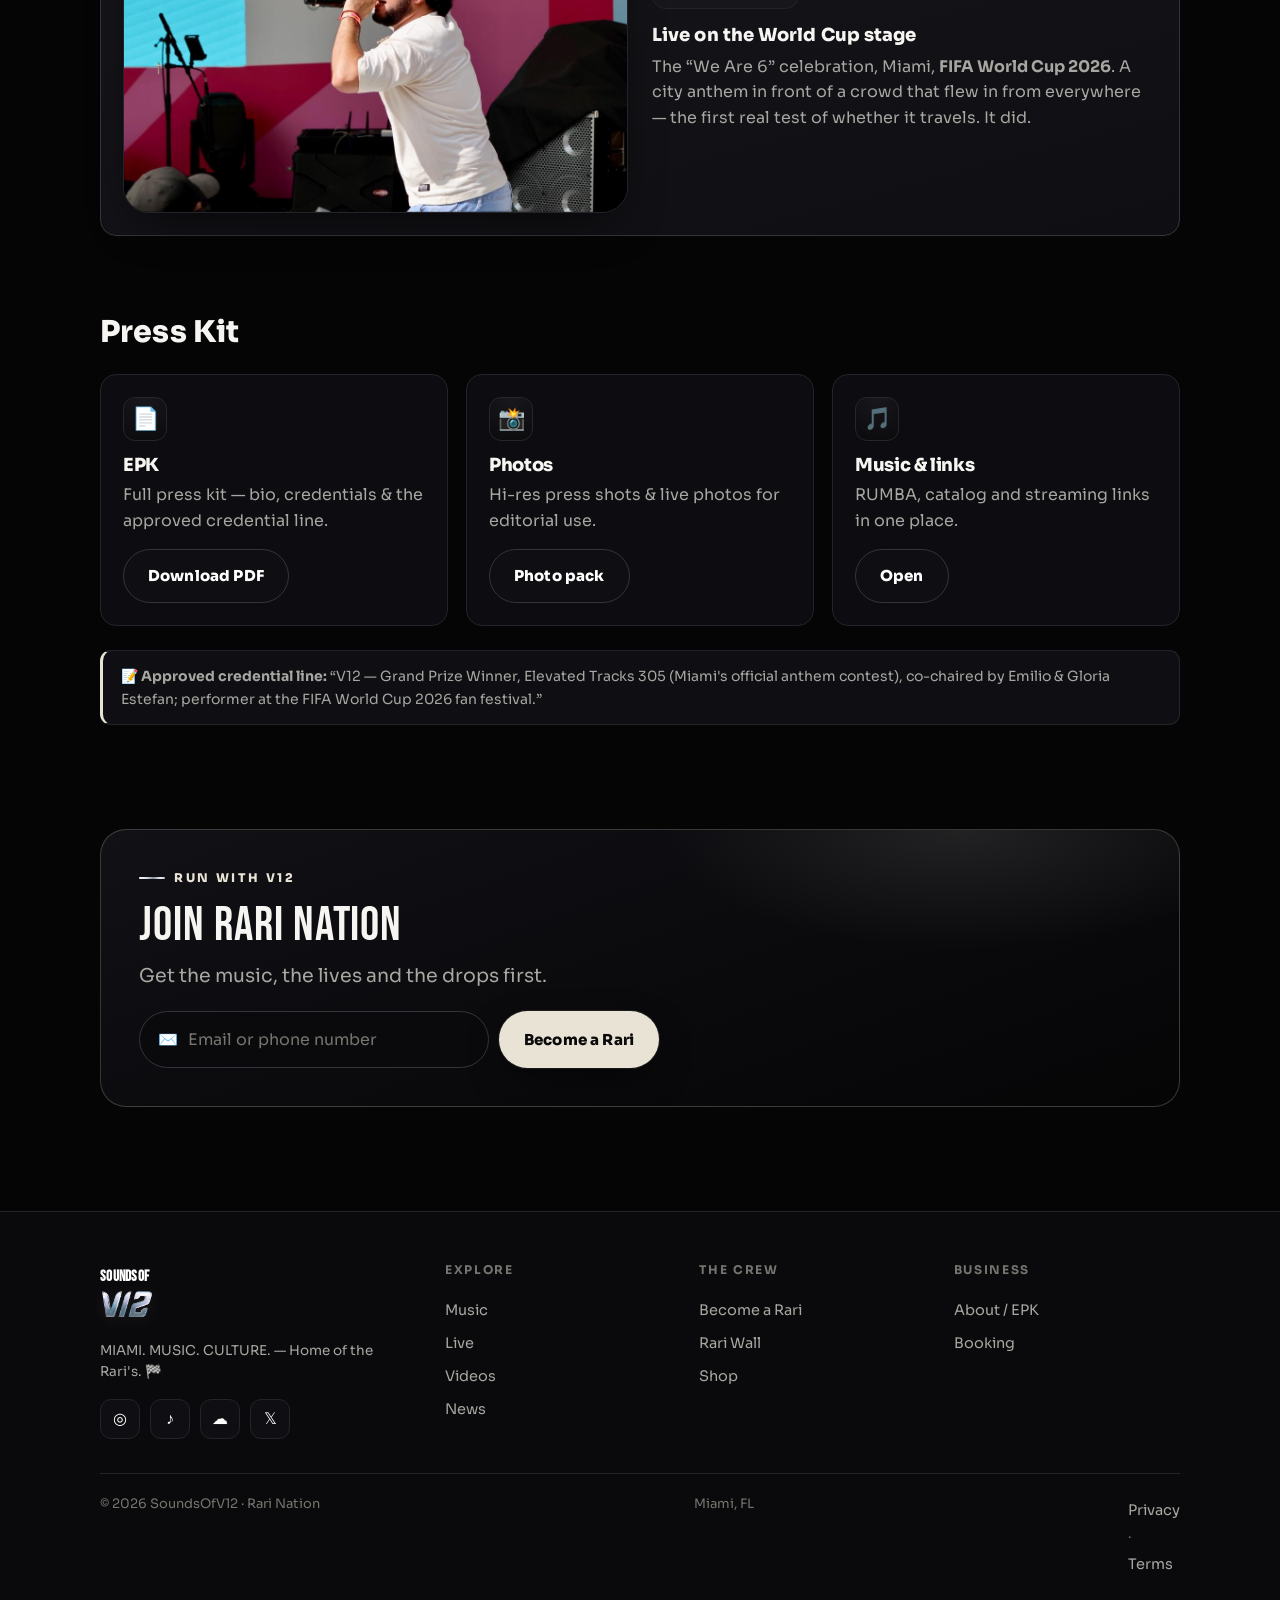
==== commit 918a06b6: "Make the welcome email look like the brand, and stop landing in spam The email   Was a bare left-ali" ====
--- a/about.html
+++ b/about.html
@@ -20,7 +20,7 @@
 <link href="https://fonts.googleapis.com/css2?family=Archivo+Black&family=Sora:wght@400;600;700;800&family=Bebas+Neue&display=swap" rel="stylesheet">
 <link rel="stylesheet" href="assets/css/style.css">
 <script type="application/ld+json">
-{"@context":"https://schema.org","@type":"Person","name":"Harold Sebastian Valderrama-Pineda","alternateName":["V12","SoundsOfV12","Harold Valderrama"],"description":"Miami-born artist, DJ, producer and live streamer. Winner of Elevated Tracks 305 (Miami's official anthem contest) with 'RUMBA'; performed at the FIFA World Cup 2026 fan festival in Miami.","birthPlace":{"@type":"Place","name":"Miami, Florida"},"homeLocation":{"@type":"Place","name":"Miami, Florida"},"jobTitle":"Recording Artist","url":"https://soundsofv12.com/about.html","sameAs":["https://www.instagram.com/soundsofv12/","https://www.tiktok.com/@soundsofv12","https://soundcloud.com/soundsofv12","https://open.spotify.com/artist/5SQ5BjL1GUVoxlKlI1k5iL","https://music.apple.com/us/artist/v12/1524294911","https://www.youtube.com/@soundsofv12","https://tidal.com/browse/artist/3701169","https://www.deezer.com/artist/171811"]}
+{"@context":"https://schema.org","@type":"Person","name":"Harold Sebastian Valderrama-Pineda","alternateName":["V12","SoundsOfV12","Harold Valderrama"],"description":"Miami-born artist, DJ and live streamer. Winner of Elevated Tracks 305 (Miami's official anthem contest) with 'RUMBA'; performed at the FIFA World Cup 2026 fan festival in Miami.","birthPlace":{"@type":"Place","name":"Miami, Florida"},"homeLocation":{"@type":"Place","name":"Miami, Florida"},"jobTitle":"Recording Artist","url":"https://soundsofv12.com/about.html","sameAs":["https://www.instagram.com/soundsofv12/","https://www.tiktok.com/@soundsofv12","https://soundcloud.com/soundsofv12","https://open.spotify.com/artist/5SQ5BjL1GUVoxlKlI1k5iL","https://music.apple.com/us/artist/v12/1524294911","https://www.youtube.com/@soundsofv12","https://tidal.com/browse/artist/3701169","https://www.deezer.com/artist/171811"]}
 </script>
 </head>
 <body>
@@ -77,7 +77,7 @@
       <li><b>Real name:</b> Harold Sebastian Valderrama-Pineda</li>
       <li><b>From:</b> Miami, FL</li>
       <li><b>Genres:</b> Reggaeton · Electronic (EN/ES)</li>
-      <li><b>Roles:</b> Artist · DJ · Producer · Live streamer</li>
+      <li><b>Roles:</b> Artist · DJ · Live streamer</li>
       <li><b>Signature song:</b> “RUMBA” (2026)</li>
       <li><b>Award:</b> Grand Prize, Elevated Tracks 305</li>
       <li><b>Stage:</b> FIFA World Cup 2026 fan festival</li>
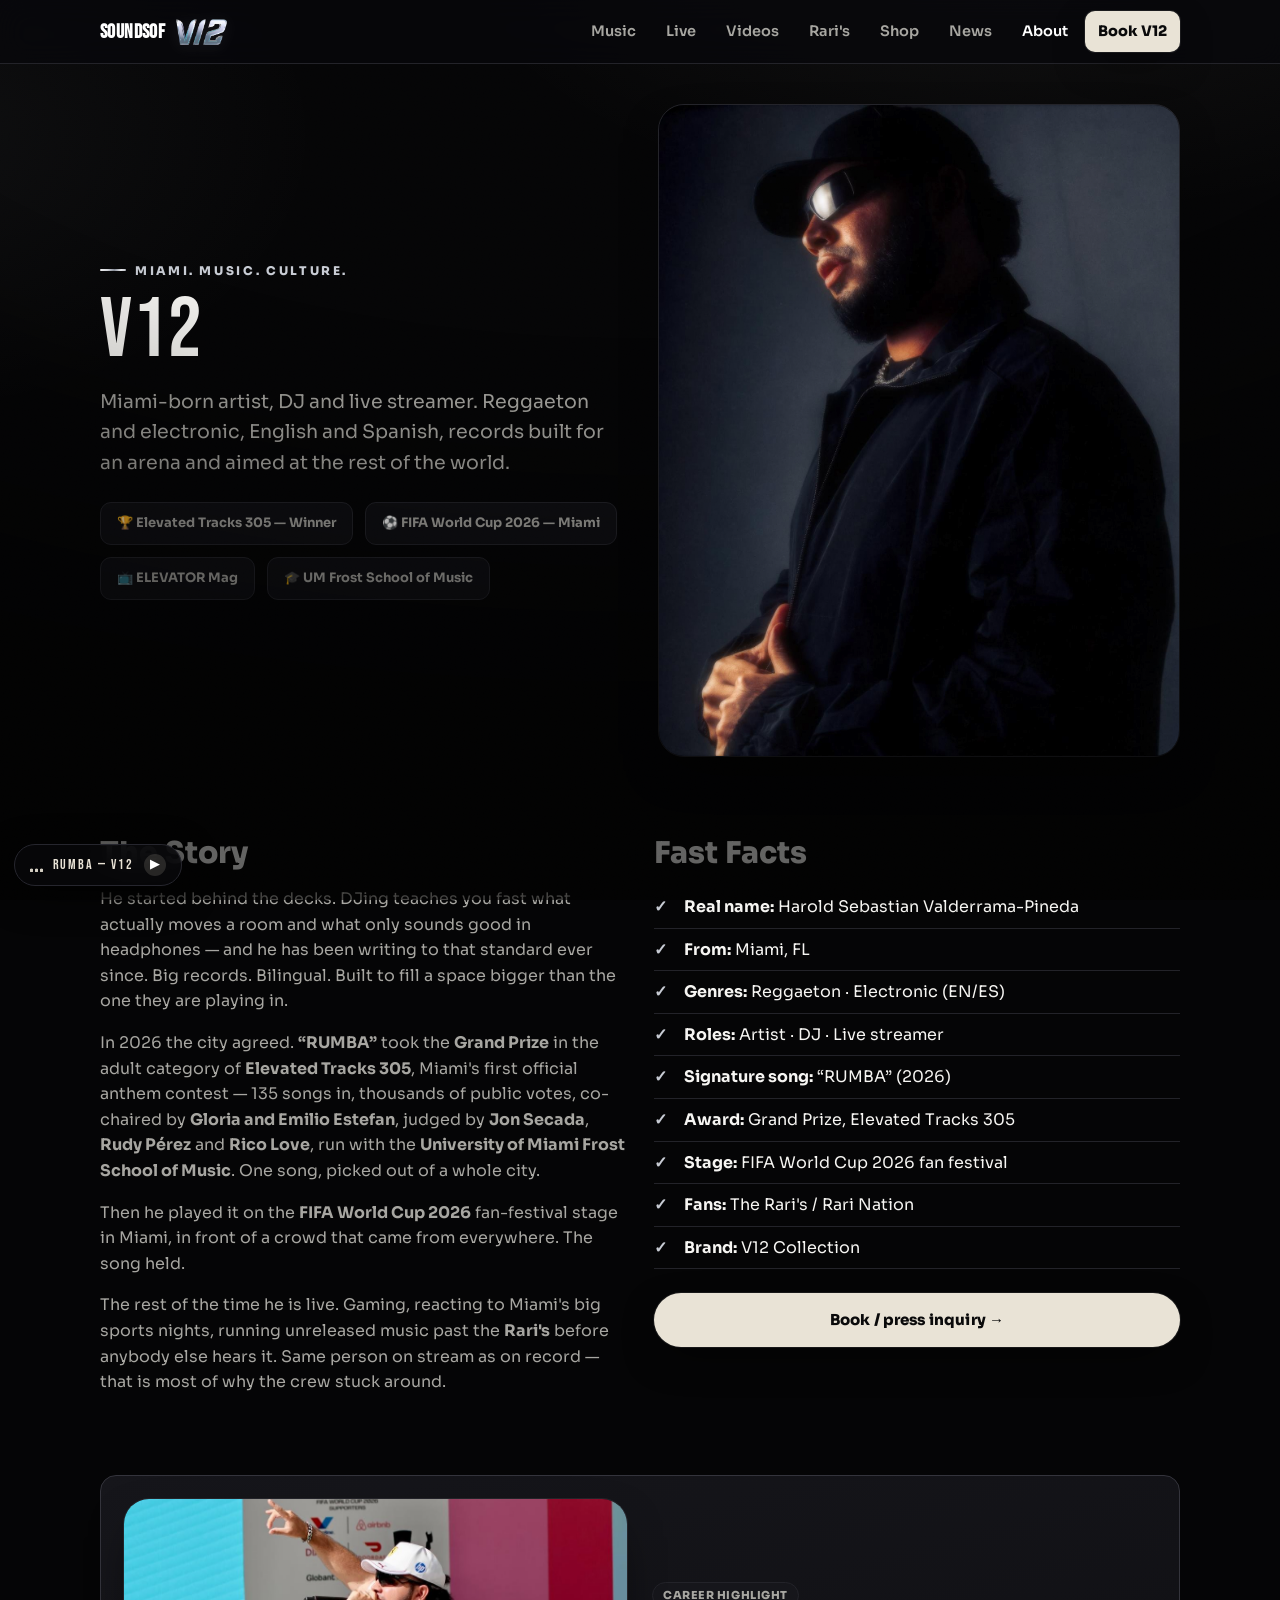
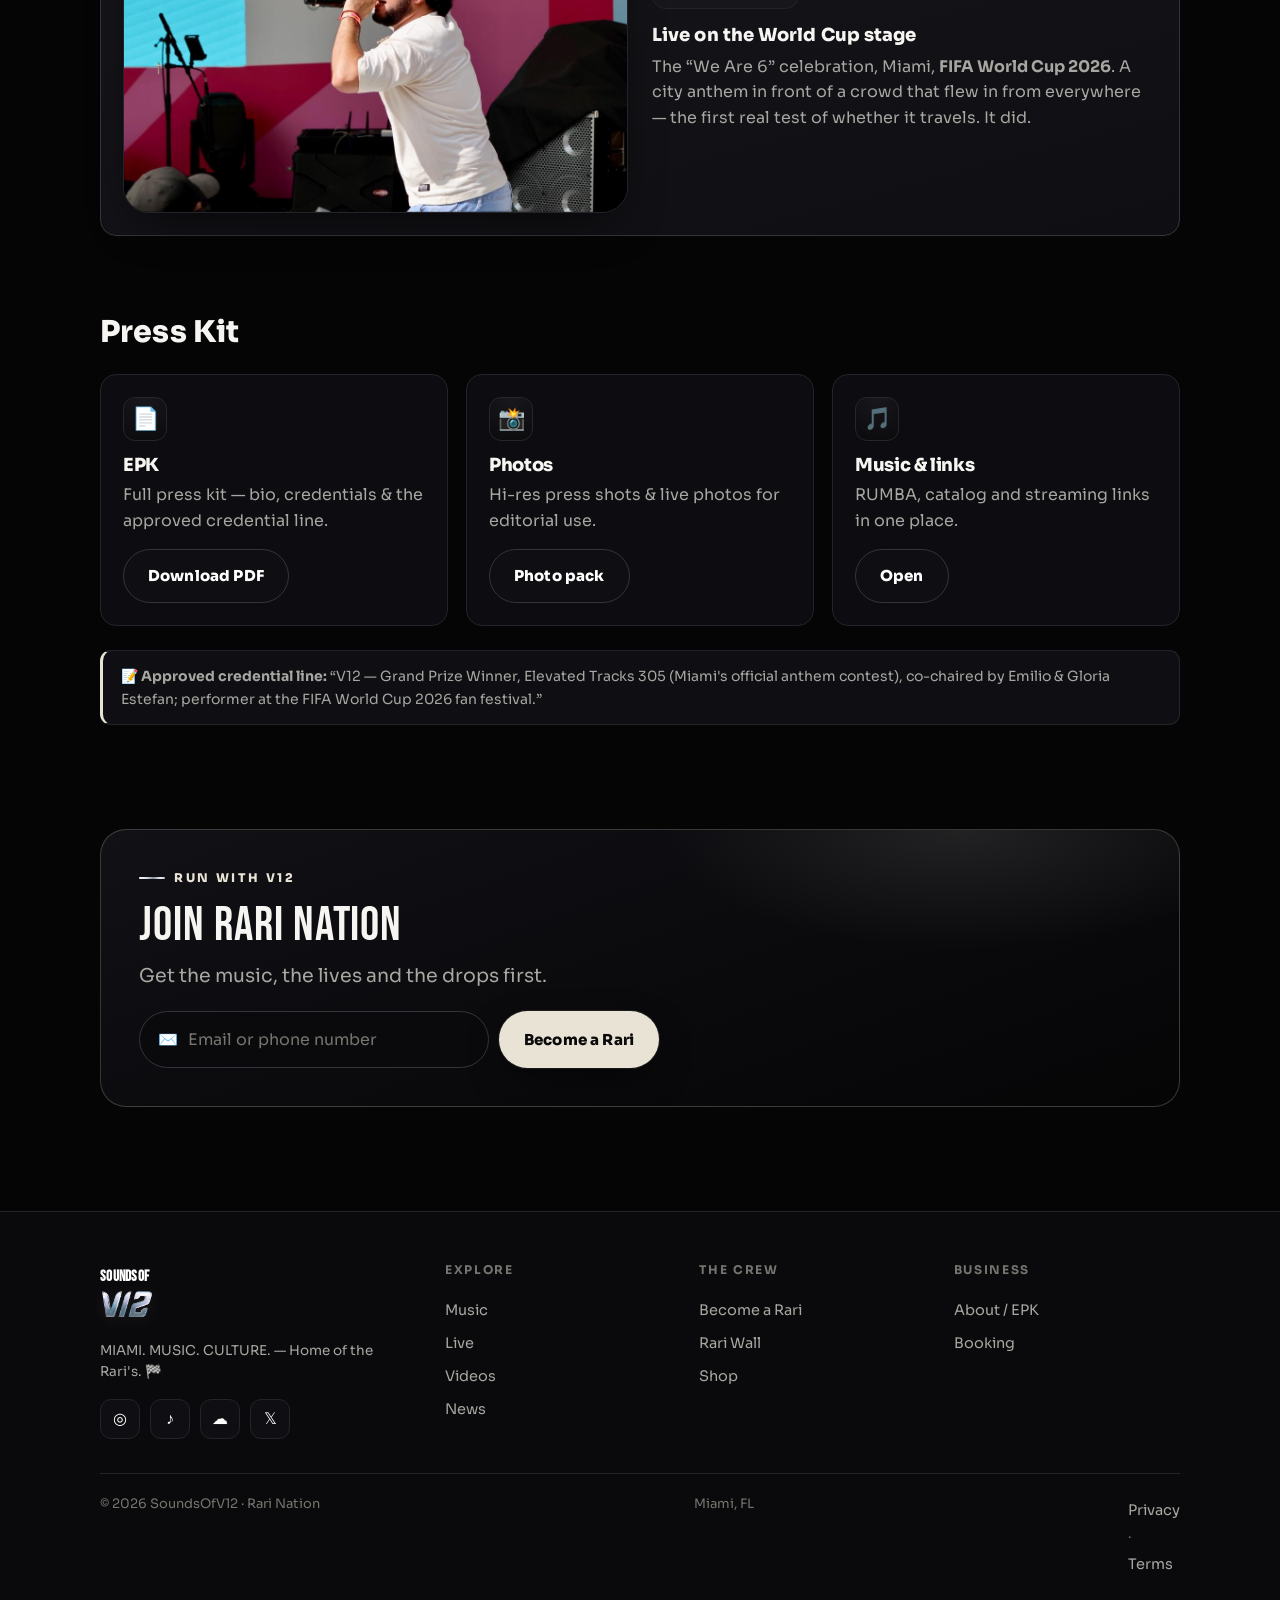
==== commit 9d5ce656: "Remove the "Live Rumba" tagline from the site It read badly in link previews when the homepage is sh" ====
--- a/about.html
+++ b/about.html
@@ -82,7 +82,7 @@
       <li><b>Award:</b> Grand Prize, Elevated Tracks 305</li>
       <li><b>Stage:</b> FIFA World Cup 2026 fan festival</li>
       <li><b>Fans:</b> The Rari's / Rari Nation</li>
-      <li><b>Brand:</b> V12 Collection — “Live Rumba.”</li>
+      <li><b>Brand:</b> V12 Collection</li>
     </ul>
     <a class="btn btn-primary btn-block mt-3" href="book.html">Book / press inquiry →</a>
   </div>
--- a/assets/css/style.css
+++ b/assets/css/style.css
@@ -734,6 +734,12 @@
 
 .bagwrap{position:fixed;inset:0;z-index:130;background:rgba(4,4,6,.72);backdrop-filter:blur(6px);
   display:flex;justify-content:flex-end}
+
+/* The `hidden` attribute only sets `display:none` at user-agent priority,
+   so ANY display in a stylesheet beats it. Both of these overlays cover
+   the whole viewport, so while "hidden" they still swallowed every click
+   on the page underneath — the shop grid was completely unclickable. */
+.sheet[hidden],.bagwrap[hidden]{display:none!important}
 .bag{width:min(420px,100%);height:100%;background:var(--bg2);border-left:1px solid var(--line);
   display:flex;flex-direction:column}
 .baghead{display:flex;align-items:center;justify-content:space-between;padding:20px;
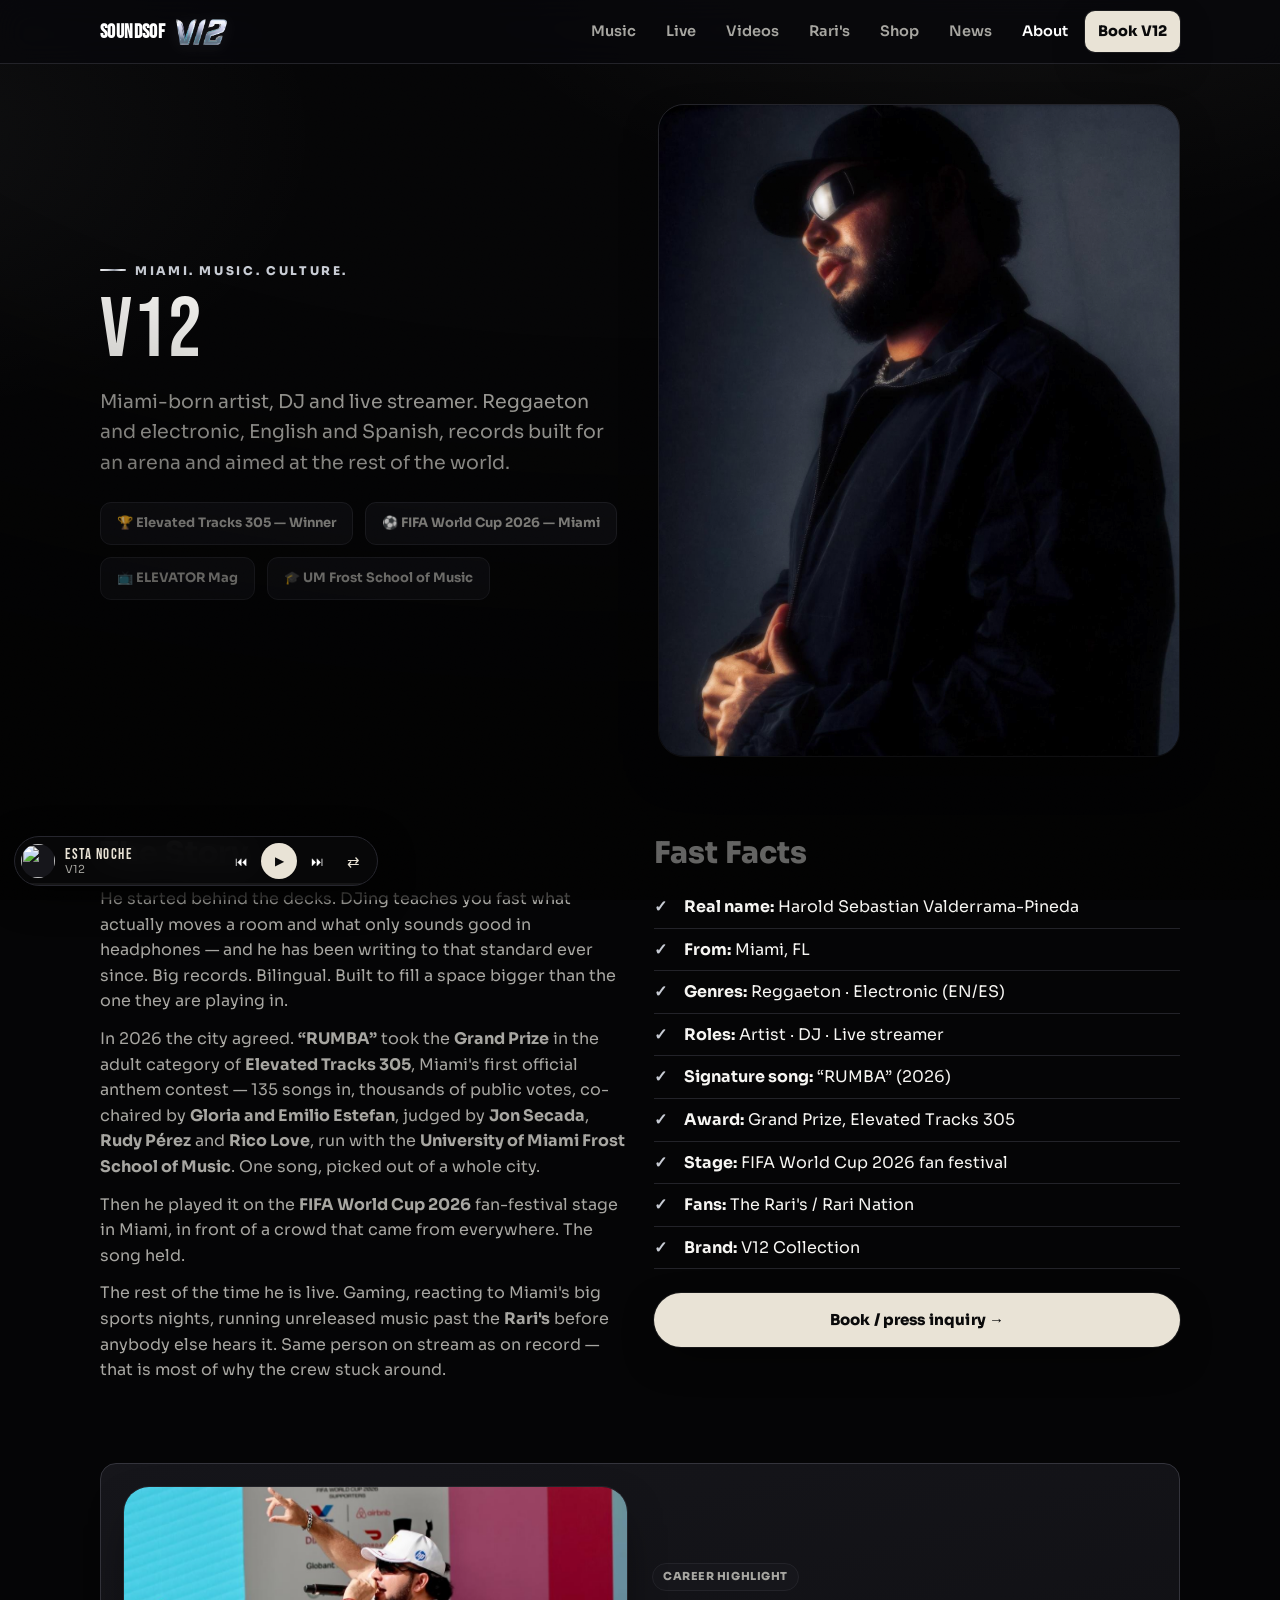
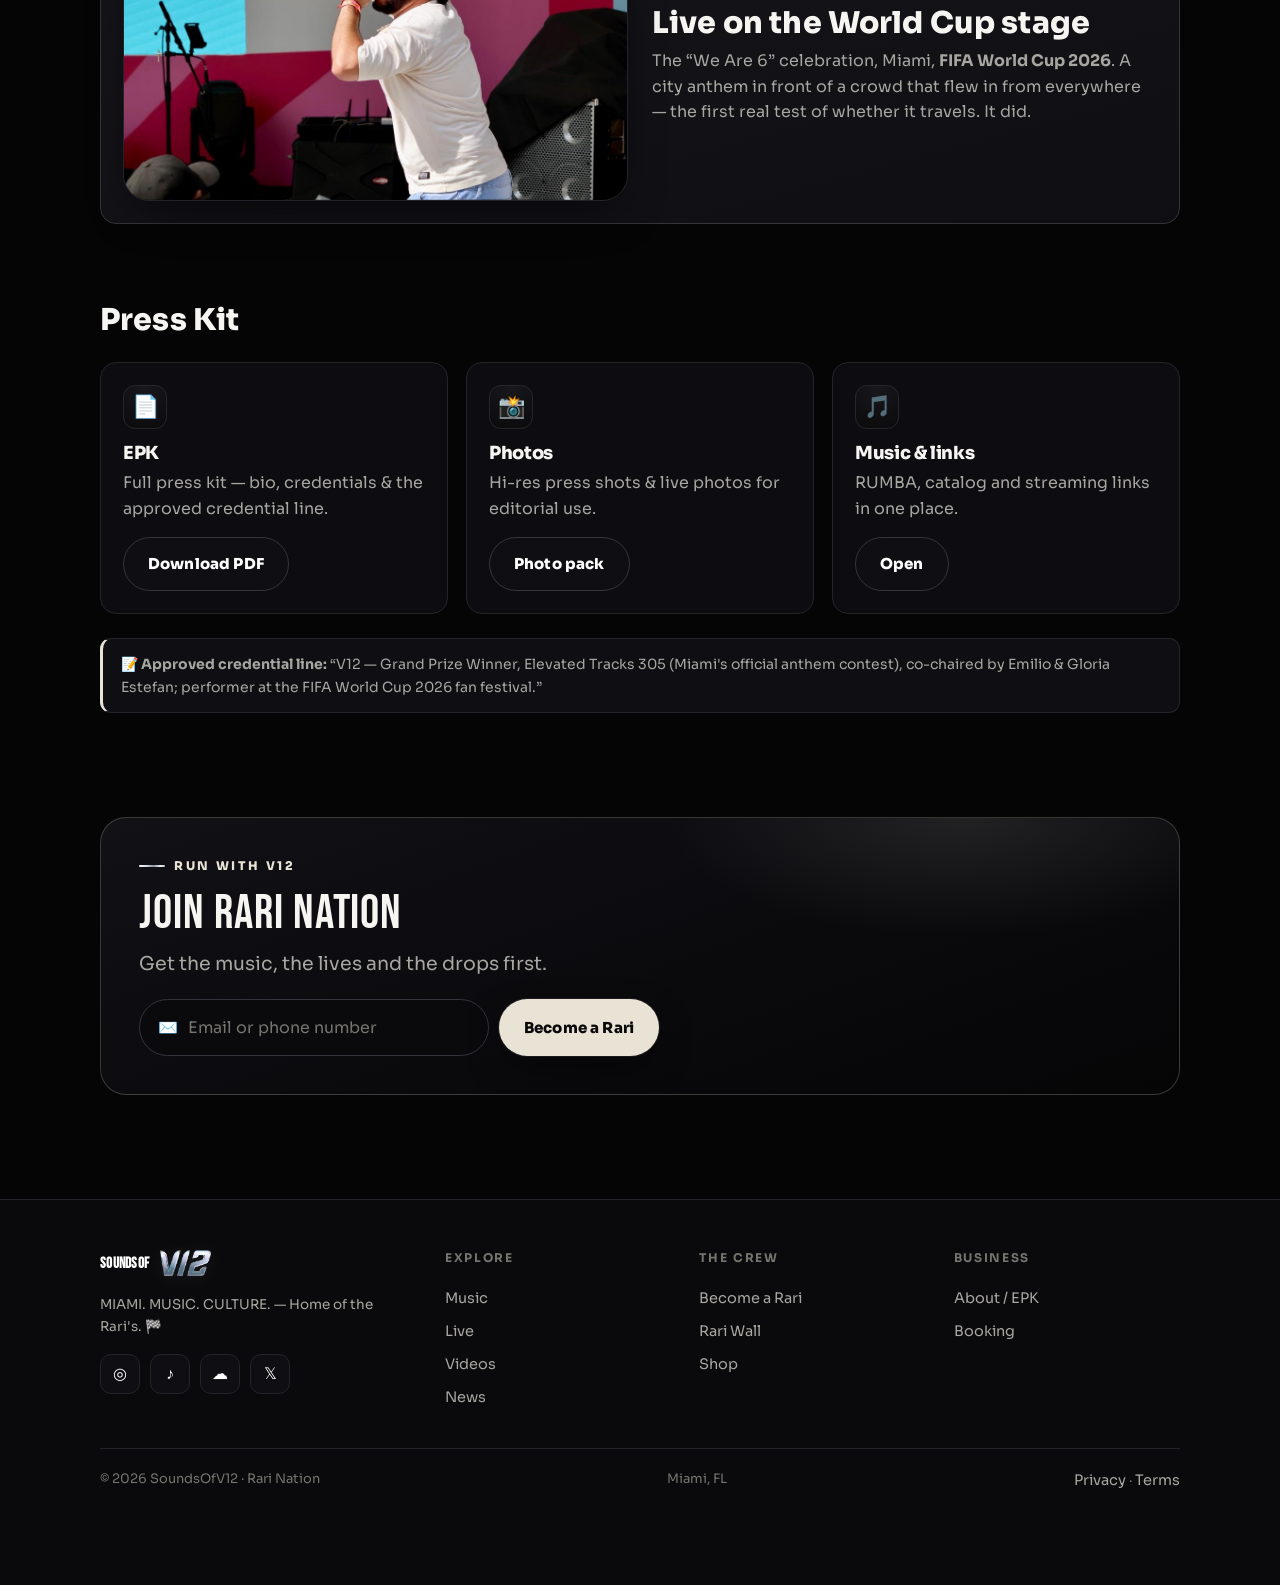
==== commit 5a9b04e9: "Fix the layout flaws a full-site audit found Class-name leaks like the Rari card one: - bottom-bar J" ====
--- a/about.html
+++ b/about.html
@@ -135,7 +135,7 @@
   </div>
   <div class="legal"><span>© <span data-year>2026</span> SoundsOfV12 · Rari Nation</span><span>Miami, FL</span><span><a href="privacy.html">Privacy</a> · <a href="terms.html">Terms</a></span></div>
 </div></footer>
-<nav class="bottombar"><a data-nav="index.html" href="index.html"><span class="ic">⌂</span>Home</a><a data-nav="music.html" href="music.html"><span class="ic">♪</span>Music</a><a href="live.html" data-live-link><span class="ic">▶</span>Live</a><a class="join" href="raris.html"><span class="ic">＋</span>Join</a></nav>
+<nav class="bottombar"><a data-nav="index.html" href="index.html"><span class="ic">⌂</span>Home</a><a data-nav="music.html" href="music.html"><span class="ic">♪</span>Music</a><a href="live.html" data-live-link><span class="ic">▶</span>Live</a><a class="bb-join" href="raris.html"><span class="ic">＋</span>Join</a></nav>
 <script src="assets/js/config.js"></script>
 <script src="assets/js/track.js"></script>
 <script src="assets/js/main.js"></script>
--- a/assets/css/style.css
+++ b/assets/css/style.css
@@ -127,9 +127,10 @@
   background:rgba(233,227,214,.08);border:1px solid rgba(233,227,214,.35);color:var(--bone);
   font-weight:800;font-size:12.5px;letter-spacing:.05em;text-transform:uppercase;margin-bottom:20px}
 .hero h1{margin:6px 0 16px}
-.hero .stats{display:flex;gap:22px;flex-wrap:wrap;margin-top:26px}
-.hero .stats .s b{font-family:var(--disp);font-size:26px;display:block;line-height:1}
-.hero .stats .s span{font-size:12px;color:var(--mut);letter-spacing:.03em}
+.stats{display:flex;gap:22px;flex-wrap:wrap}
+.hero .stats{margin-top:26px}
+.stats .s b{font-family:var(--disp);font-size:26px;display:block;line-height:1}
+.stats .s span{font-size:12px;color:var(--mut);letter-spacing:.03em}
 .hero-art{position:relative;aspect-ratio:1/1;border-radius:var(--r-lg);overflow:hidden;
   background:linear-gradient(160deg,#1a0d10,#0a0b12 60%);border:1px solid var(--line);box-shadow:var(--shadow)}
 .hero-art .disc{position:absolute;inset:0;display:grid;place-items:center}
@@ -143,7 +144,7 @@
 .grid-3{display:grid;grid-template-columns:repeat(3,1fr);gap:18px}
 .grid-4{display:grid;grid-template-columns:repeat(4,1fr);gap:16px}
 .card{background:var(--surface);border:1px solid var(--line);border-radius:var(--r);padding:22px;transition:.18s}
-.card:hover{border-color:var(--line2);transform:translateY(-2px)}
+a.card:hover,.card.plat:hover{border-color:var(--line2);transform:translateY(-2px)}
 .card h3{font-size:18px;margin-bottom:7px}
 .card.pop{background:linear-gradient(165deg,var(--surface2),var(--surface));border-color:var(--line2)}
 .card .ico{width:44px;height:44px;border-radius:12px;display:grid;place-items:center;font-size:22px;
@@ -175,7 +176,7 @@
   border:1px solid var(--line2);border-radius:999px;padding:4px 6px 4px 18px}
 .field input{flex:1;background:none;border:0;color:#fff;padding:13px 0;outline:none}
 .field input::placeholder{color:var(--mut2)}
-.join .note{font-size:12.5px;color:var(--mut2);margin-top:12px}
+.note{font-size:12.5px;color:var(--mut2);margin-top:12px}
 .ok-msg{display:none;margin-top:16px;padding:14px 18px;border-radius:var(--r-sm);
   background:rgba(233,227,214,.09);border:1px solid rgba(233,227,214,.4);color:var(--bone);font-weight:600}
 .ok-msg.show{display:block}
@@ -208,15 +209,21 @@
 /* Flex column so `.no { margin-top:auto }` below can do what it was
    written to do — push the card number down to the base. Without it the
    card laid everything out at the top and left a dead slab underneath. */
-.raricard{aspect-ratio:1.6/1;border-radius:20px;padding:22px;position:relative;overflow:hidden;
-  display:flex;flex-direction:column;
+.raricard{aspect-ratio:1.586/1;width:100%;max-width:480px;margin-inline:auto;border-radius:20px;padding:clamp(18px,4.5%,28px);
+  position:relative;overflow:hidden;display:grid;grid-template-rows:auto 1fr auto;
   background:linear-gradient(135deg,#1a0e12,#0b0c14);border:1px solid var(--line2);box-shadow:var(--shadow)}
 .raricard::after{content:"";position:absolute;right:-40px;top:-40px;width:180px;height:180px;
-  background:var(--grad-hot);filter:blur(50px);opacity:.5}
-.raricard .top{display:flex;justify-content:space-between;position:relative}
-.raricard .chip{width:42px;height:30px;border-radius:7px;background:linear-gradient(135deg,#eef0f3,#8a8f9c)}
-.raricard .no{font-family:var(--disp);font-size:20px;letter-spacing:.14em;margin-top:auto;position:relative}
-.raricard .foot{display:flex;justify-content:space-between;align-items:end;position:relative;margin-top:14px}
+  background:var(--grad-hot);filter:blur(50px);opacity:.5;pointer-events:none}
+.raricard>*{position:relative;z-index:1}
+.raricard .rc-top,.raricard .rc-bottom{display:flex;justify-content:space-between;align-items:flex-end;gap:16px}
+.raricard .rc-top{align-items:center}
+.raricard .rc-label{display:block;font-size:11px;font-weight:700;letter-spacing:.22em;text-transform:uppercase;color:var(--mut);margin-bottom:4px}
+.raricard .rc-top .rc-label{margin:0}
+.raricard .cardchip{width:44px;height:32px;border-radius:7px;background:linear-gradient(135deg,#eef0f3,#8a8f9c)}
+.raricard .rc-mark{display:grid;place-items:center start}
+.raricard .rc-mark img{width:42%;max-width:190px;filter:drop-shadow(0 6px 18px rgba(0,0,0,.5))}
+.raricard .rc-bottom b{display:block;font-family:var(--disp);font-size:clamp(17px,2.2vw,22px);letter-spacing:.08em;line-height:1.1}
+.raricard .rc-bottom .r{text-align:right}
 
 /* steps / list */
 .steps{list-style:none;counter-reset:s}
@@ -269,7 +276,7 @@
 .foot h5{font-size:12px;text-transform:uppercase;letter-spacing:.14em;color:var(--mut2);margin-bottom:14px}
 .foot a{display:block;color:var(--mut);padding:5px 0;font-size:14.5px}
 .foot a:hover{color:#fff}
-.social{display:flex;gap:10px;margin-top:16px}
+.social{display:flex;flex-wrap:wrap;gap:10px;margin-top:16px}
 .social a{width:40px;height:40px;border-radius:11px;background:var(--surface);border:1px solid var(--line);
   display:grid;place-items:center;font-size:16px;color:#fff}
 .social a:hover{border-color:var(--teal);background:var(--surface2)}
@@ -281,7 +288,7 @@
 .bottombar a{display:flex;flex-direction:column;align-items:center;justify-content:center;gap:3px;color:var(--mut);font-size:10.5px;font-weight:700}
 .bottombar a .ic{font-size:19px}
 .bottombar a.on{color:#fff}
-.bottombar a.join .ic{background:var(--grad-hot);width:30px;height:30px;border-radius:9px;display:grid;place-items:center;color:#0a0a0b}
+.bottombar a.bb-join .ic{background:var(--grad-hot);width:30px;height:30px;border-radius:9px;display:grid;place-items:center;color:#0a0a0b}
 
 /* mobile menu drawer */
 .drawer{position:fixed;inset:0;z-index:80;background:rgba(4,5,8,.6);backdrop-filter:blur(6px);opacity:0;pointer-events:none;transition:.2s}
@@ -409,7 +416,7 @@
 .ticker .dot{color:var(--line2)}
 
 /* globe motif */
-.globe{display:inline-grid;place-items:center;width:26px;height:26px;border-radius:50%;
+.globe{display:grid;place-items:center;width:26px;height:26px;border-radius:50%;
   border:1px solid var(--line2);color:var(--bone);font-size:13px;opacity:.85}
 
 /* deepen cards / hero on jet black */
@@ -556,33 +563,32 @@
 .boardpanel{background:#070708;border:1px solid #1c1c22;border-radius:var(--r-lg);padding:40px 30px;text-align:center;position:relative;overflow:hidden}
 .boardpanel .manifesto{font-size:13px;letter-spacing:.24em;line-height:2.2;text-transform:uppercase;color:#b9bec9;font-weight:600}
 
-/* ---- RUMBA mini player ---- */
+/* ---- V12 mini player ---- */
 #v12audio{position:fixed;left:14px;bottom:calc(14px + env(safe-area-inset-bottom,0px));z-index:95;
-  display:flex;align-items:center;gap:10px;padding:9px 15px;border-radius:999px;cursor:pointer;
-  background:rgba(8,8,10,.85);backdrop-filter:blur(14px);border:1px solid #26262e;
-  box-shadow:0 10px 34px rgba(0,0,0,.55);transition:.2s;user-select:none;-webkit-user-select:none}
-#v12audio:hover{border-color:#3d4250;transform:translateY(-1px)}
-#v12audio .t{font-family:'Bebas Neue';letter-spacing:.14em;font-size:14px;color:var(--bone);white-space:nowrap}
-#v12audio .btn-ic{font-size:13px;color:#fff;width:22px;height:22px;display:grid;place-items:center;
-  background:rgba(233,227,214,.14);border-radius:50%}
-.eq{display:flex;align-items:flex-end;gap:2.5px;height:14px}
-.eq span{width:2.5px;height:100%;background:var(--bone);border-radius:2px;transform:scaleY(.25);transform-origin:bottom;opacity:.9}
-#v12audio.playing .eq span{animation:eqb 1s ease-in-out infinite}
-#v12audio.playing .eq span:nth-child(2){animation-delay:.18s}
-#v12audio.playing .eq span:nth-child(3){animation-delay:.36s}
-@keyframes eqb{0%,100%{transform:scaleY(.25)}50%{transform:scaleY(1)}}
+  display:flex;align-items:center;gap:4px;padding:6px 8px 6px 6px;border-radius:999px;overflow:hidden;
+  background:rgba(8,8,10,.88);backdrop-filter:blur(14px);border:1px solid #26262e;
+  box-shadow:0 10px 34px rgba(0,0,0,.55);user-select:none;-webkit-user-select:none;max-width:calc(100vw - 28px)}
+#v12audio .cv{width:34px;height:34px;border-radius:50%;object-fit:cover;flex:none;background:#16161b}
+#v12audio.playing .cv{animation:v12spin 9s linear infinite}
+@keyframes v12spin{to{transform:rotate(360deg)}}
+#v12audio .meta{display:flex;flex-direction:column;min-width:0;width:150px;margin:0 6px 0 6px;line-height:1.15}
+#v12audio .t{font-family:'Bebas Neue';letter-spacing:.1em;font-size:15px;color:var(--bone);white-space:nowrap;overflow:hidden;text-overflow:ellipsis}
+#v12audio .ar{font-size:11px;color:var(--mut);white-space:nowrap;overflow:hidden;text-overflow:ellipsis}
+#v12audio .pc{flex:none;width:32px;height:32px;border-radius:50%;border:0;background:transparent;color:#fff;
+  font-size:13px;line-height:1;display:grid;place-items:center;cursor:pointer;transition:background .15s,color .15s}
+#v12audio .pc:hover,#v12audio .pc:focus-visible{background:rgba(233,227,214,.12)}
+#v12audio .pc-play{width:36px;height:36px;background:var(--bone);color:#0a0a0b;font-size:12px}
+#v12audio .pc-play:hover{background:#fff}
+#v12audio .pc-shuf{color:var(--mut2);font-size:15px}
+#v12audio .pc-shuf.on{color:var(--bone)}
+#v12audio .bar{position:absolute;left:0;right:0;bottom:0;height:2px;background:rgba(255,255,255,.06)}
+#v12audio .bar i{display:block;height:100%;width:0;background:var(--bone);opacity:.7}
 #v12audio.gone{display:none}
-/* On phones the pill sits above the bottom bar, and collapses to a
-   round icon. A persistent fixed control will always overlap whatever
-   content is behind it; at full width it was covering the hero's
-   "Become a Rari" button — the primary email CTA — so it shrinks to
-   roughly a thumb's width and leaves the button tappable. */
+/* Phones: above the bottom bar, title and back-skip dropped so the pill
+   stays about thumb-row size and does not cover the page's CTAs. */
 @media(max-width:640px){
-  #v12audio{bottom:calc(var(--bottom-h) + 12px + env(safe-area-inset-bottom,0px));
-    padding:0;width:46px;height:46px;justify-content:center;gap:0}
-  #v12audio .t{display:none}
-  #v12audio .eq{display:none}
-  #v12audio .btn-ic{width:auto;height:auto;font-size:15px}
+  #v12audio{bottom:calc(var(--bottom-h) + 12px + env(safe-area-inset-bottom,0px));gap:2px}
+  #v12audio .meta,#v12audio .pc-prev{display:none}
 }
 @media print{#v12audio{display:none}}
 
@@ -676,6 +682,9 @@
 .vthumb .cap{position:absolute;left:0;right:0;bottom:0;z-index:2;padding:26px 12px 11px;
   background:linear-gradient(transparent,rgba(0,0,0,.9));font-weight:700;font-size:13px;
   line-height:1.3;color:var(--ink);
+  /* bottom gap is a transparent border, not padding: line-clamp clips at
+     the padding box, so a 3rd line used to paint into bottom padding */
+  padding-bottom:0;border-bottom:11px solid transparent;
   display:-webkit-box;-webkit-line-clamp:2;-webkit-box-orient:vertical;overflow:hidden}
 
 /* track rows: the sub-line is its own line, not glued to the title */
@@ -790,6 +799,51 @@
 .poll .note{margin-top:4px}
 
 /* the Rari card only claims a number once one has been issued */
-.raricard .no{transition:color .3s}
-.raricard:not(.claimed) .no,.raricard:not(.claimed) .foot b{color:var(--mut2)}
-.raricard.claimed .no{color:var(--bone)}
+.raricard .rc-bottom b{transition:color .3s}
+.raricard:not(.claimed) .rc-bottom b{color:var(--mut2)}
+.raricard.claimed [data-rari-no]{color:var(--bone)}
+
+/* ---------- TUNE IN NOW — one tap to each stream ---------- */
+.tunein{max-width:640px}
+.tunein .tt{font:800 12px/1 Sora,sans-serif;letter-spacing:.2em;text-transform:uppercase;color:#fff;margin-bottom:10px;display:flex;align-items:center;gap:8px}
+.tunein .tgrid{display:grid;grid-template-columns:repeat(4,1fr);gap:10px}
+.tbtn{display:flex;flex-direction:column;justify-content:center;gap:3px;min-height:64px;padding:12px 14px;border-radius:14px;
+  background:rgba(10,10,12,.72);border:1px solid var(--line2);border-left:4px solid var(--pc);color:#fff;text-decoration:none;
+  transition:transform .15s,background .15s,border-color .15s;backdrop-filter:blur(6px)}
+.tbtn b{font:800 16px/1.1 Sora,sans-serif}
+.tbtn small{font-size:11.5px;color:var(--mut);white-space:nowrap;overflow:hidden;text-overflow:ellipsis}
+.tbtn:hover,.tbtn:focus-visible{transform:translateY(-2px);background:var(--pc-bg);border-color:var(--pc)}
+.tbtn.twitch{--pc:#9146ff;--pc-bg:rgba(145,70,255,.22)}
+.tbtn.tiktok{--pc:#fe2c55;--pc-bg:rgba(254,44,85,.2)}
+.tbtn.kick{--pc:#53fc18;--pc-bg:rgba(83,252,24,.16)}
+.tbtn.youtube{--pc:#ff0000;--pc-bg:rgba(255,0,0,.2)}
+@media (max-width:640px){.tunein .tgrid{grid-template-columns:repeat(2,1fr)}}
+
+/* ---------- audit fixes 2026-11-18 ---------- */
+/* footer link rule was written for the link columns; it also hit the
+   footer logo (stacked SOUNDSOF over the mark) and the legal line */
+.foot .brand{display:flex;padding:0}
+.foot .legal a{display:inline;padding:0}
+.foot .social a{display:grid;padding:0}
+/* product cards: equal-height rows, button pinned to the bottom, full width */
+.prod{display:flex;flex-direction:column}
+.prod .body{display:flex;flex-direction:column;flex:1}
+.prod .buy-btn{margin-top:auto;width:100%}
+.prod .price{margin-bottom:12px}
+.card .h-md{font-size:clamp(21px,3vw,30px)}
+.wrap p+p{margin-top:12px}
+main p a,.section p a:not(.btn){text-decoration:underline;text-underline-offset:2px}
+.lchip b{white-space:nowrap}
+.featgrid{grid-template-columns:minmax(0,300px) 1fr}
+.vhero .scrollcue{display:none}
+@media(max-width:640px){
+  [data-shop-grid]{grid-template-columns:repeat(2,minmax(0,1fr));gap:10px}
+  [data-shop-grid] .body{padding:12px}
+  [data-shop-grid] .buy-btn{font-size:11.5px;letter-spacing:.03em}
+  .ticker .dot{display:none}
+  .slot{flex-wrap:wrap}
+  .slot .what{flex:1 1 calc(100% - 62px)}
+  .slot .tag{order:3;margin-left:62px}
+  .featgrid{grid-template-columns:1fr}
+  .join .grid-2{grid-template-columns:minmax(0,1fr)}
+}
